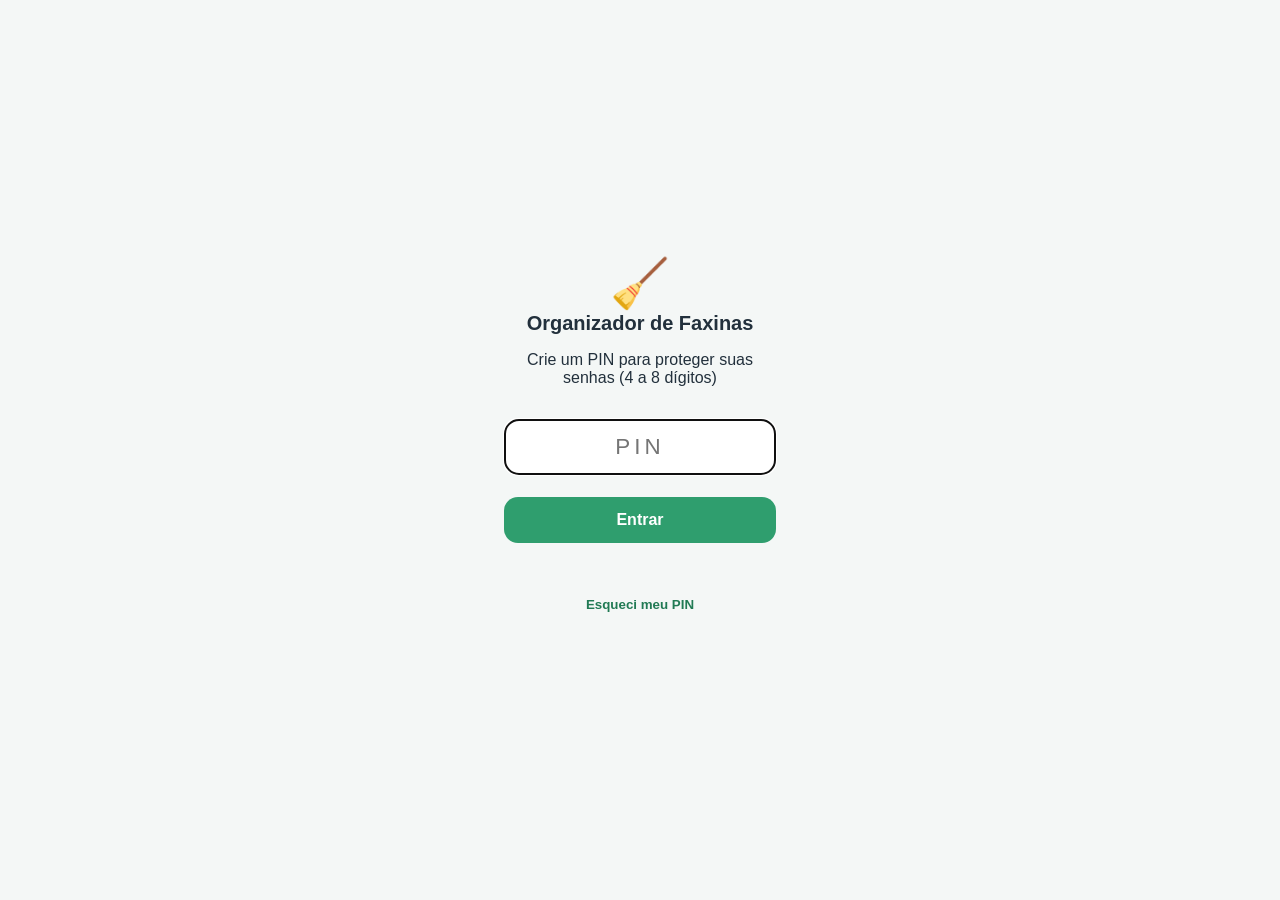
==== index.html @ b8979d2a "Add broom-themed app icon and web manifest Adds a 🧹 icon (favicon, apple-touch-icon, and manifest ic" ====
<!DOCTYPE html>
<html lang="pt-BR">
<head>
<meta charset="UTF-8">
<meta name="viewport" content="width=device-width, initial-scale=1.0">
<title>Organizador de Faxinas</title>
<link rel="manifest" href="manifest.json">
<link rel="icon" type="image/png" sizes="32x32" href="icons/icon-32.png">
<link rel="icon" type="image/png" sizes="16x16" href="icons/icon-16.png">
<link rel="apple-touch-icon" sizes="180x180" href="icons/icon-180.png">
<meta name="theme-color" content="#2f9e6e">
<meta name="apple-mobile-web-app-capable" content="yes">
<meta name="apple-mobile-web-app-status-bar-style" content="black-translucent">
<meta name="apple-mobile-web-app-title" content="Faxinas">
<link rel="stylesheet" href="css/style.css">
</head>
<body>

<!-- TELA DE BLOQUEIO (PIN) -->
<section id="screen-lock" class="screen">
  <div class="lock-box">
    <div class="app-logo">🧹</div>
    <h1>Organizador de Faxinas</h1>
    <p id="lock-instructions">Digite seu PIN para entrar</p>
    <input id="lock-input" type="password" inputmode="numeric" maxlength="8" placeholder="PIN">
    <button id="lock-submit" class="btn btn-primary">Entrar</button>
    <p id="lock-error" class="error-text"></p>
    <button id="lock-forgot" class="btn-link">Esqueci meu PIN</button>
  </div>
</section>

<!-- TELA PRINCIPAL: LISTA DE CASAS -->
<section id="screen-home" class="screen">
  <header class="topbar">
    <h1>🧹 Minhas Casas</h1>
    <button id="btn-settings" class="icon-btn" title="Configurações">⚙️</button>
  </header>

  <div class="search-bar">
    <input id="search-input" type="text" placeholder="Buscar casa ou endereço...">
  </div>

  <div id="house-list" class="house-list"></div>

  <p id="empty-state" class="empty-state" hidden>
    Nenhuma casa cadastrada ainda.<br>
    Toque no botão <strong>+</strong> para adicionar a primeira casa.
  </p>

  <button id="btn-add-house" class="fab" title="Adicionar casa">+</button>
</section>

<!-- FORMULARIO: ADICIONAR / EDITAR CASA -->
<section id="screen-house-form" class="screen">
  <header class="topbar">
    <button class="icon-btn btn-back" data-back-to="screen-home">←</button>
    <h1 id="house-form-title">Nova Casa</h1>
  </header>

  <form id="house-form" class="form">
    <label>Nome / Apelido da casa
      <input id="input-name" type="text" placeholder="Ex: Casa da Sra. Smith" required>
    </label>
    <label>Endereço
      <textarea id="input-address" rows="2" placeholder="Rua, número, cidade, estado, CEP"></textarea>
    </label>
    <label>Observações
      <textarea id="input-notes" rows="3" placeholder="Ex: tem cachorro, dia de coleta de lixo, alarme..."></textarea>
    </label>
    <button type="submit" class="btn btn-primary">Salvar</button>
  </form>
</section>

<!-- DETALHE DA CASA -->
<section id="screen-house-detail" class="screen">
  <header class="topbar">
    <button class="icon-btn btn-back" data-back-to="screen-home">←</button>
    <h1 id="detail-name">Casa</h1>
    <button id="btn-edit-house" class="icon-btn" title="Editar">✏️</button>
  </header>

  <div class="tabs">
    <button class="tab-btn active" data-tab="tab-info">Info</button>
    <button class="tab-btn" data-tab="tab-codes">Senhas</button>
    <button class="tab-btn" data-tab="tab-checklist">Faxina</button>
    <button class="tab-btn" data-tab="tab-photos">Fotos</button>
  </div>

  <div id="tab-info" class="tab-content active">
    <div class="card">
      <p class="label">Endereço</p>
      <p id="detail-address" class="value"></p>
      <a id="detail-map-link" class="btn-link" target="_blank" rel="noopener">📍 Abrir no mapa</a>
    </div>
    <div class="card">
      <p class="label">Observações</p>
      <p id="detail-notes" class="value"></p>
    </div>
    <button id="btn-delete-house" class="btn btn-danger">Excluir esta casa</button>
  </div>

  <div id="tab-codes" class="tab-content">
    <p class="warning-text">⚠️ As senhas ficam salvas somente neste aparelho. Cuidado com quem tem acesso ao celular.</p>
    <div id="door-codes-list" class="item-list"></div>
    <form id="door-code-form" class="inline-form">
      <input id="input-code-label" type="text" placeholder="Local (ex: Porta da frente)" required>
      <input id="input-code-value" type="text" placeholder="Senha / código" required>
      <button type="submit" class="btn btn-primary">Adicionar</button>
    </form>
  </div>

  <div id="tab-checklist" class="tab-content">
    <div class="checklist-header">
      <button id="btn-reset-checklist" class="btn-link">🔄 Reiniciar (nova faxina)</button>
    </div>
    <div id="checklist-list" class="item-list"></div>
    <form id="checklist-form" class="inline-form">
      <input id="input-checklist-text" type="text" placeholder="Ex: Limpar banheiro" required>
      <button type="submit" class="btn btn-primary">Adicionar</button>
    </form>
  </div>

  <div id="tab-photos" class="tab-content">
    <label class="btn btn-primary photo-upload-label">
      📷 Adicionar foto
      <input id="input-photo" type="file" accept="image/*" multiple hidden>
    </label>
    <div id="photos-grid" class="photos-grid"></div>
  </div>
</section>

<!-- CONFIGURACOES -->
<section id="screen-settings" class="screen">
  <header class="topbar">
    <button class="icon-btn btn-back" data-back-to="screen-home">←</button>
    <h1>Configurações</h1>
  </header>

  <div class="form">
    <button id="btn-change-pin" class="btn btn-secondary">Alterar PIN</button>
    <button id="btn-export" class="btn btn-secondary">⬇️ Exportar backup (JSON)</button>

    <label class="btn btn-secondary photo-upload-label">
      ⬆️ Importar backup (JSON)
      <input id="input-import" type="file" accept="application/json" hidden>
    </label>

    <p class="storage-info" id="storage-info"></p>

    <button id="btn-reset-all" class="btn btn-danger">Apagar todos os dados</button>
  </div>
</section>

<div id="photo-viewer" class="photo-viewer" hidden>
  <button id="photo-viewer-close" class="icon-btn photo-viewer-close">✕</button>
  <button id="photo-viewer-delete" class="btn btn-danger photo-viewer-delete">Excluir foto</button>
  <img id="photo-viewer-img" src="" alt="Foto ampliada">
</div>

<div id="toast" class="toast" hidden></div>

<script src="js/app.js"></script>
</body>
</html>
---- css/style.css ----
:root {
  --primary: #2f9e6e;
  --primary-dark: #217a54;
  --danger: #d9534f;
  --bg: #f4f7f6;
  --card-bg: #ffffff;
  --text: #22303c;
  --text-muted: #66788a;
  --border: #e1e8e5;
  --radius: 14px;
}

* { box-sizing: border-box; }

body {
  margin: 0;
  font-family: -apple-system, BlinkMacSystemFont, "Segoe UI", Roboto, Arial, sans-serif;
  background: var(--bg);
  color: var(--text);
  -webkit-tap-highlight-color: transparent;
}

h1 { font-size: 1.25rem; margin: 0; }

.screen {
  display: none;
  min-height: 100vh;
  max-width: 560px;
  margin: 0 auto;
  padding-bottom: 24px;
  background: var(--bg);
}

.screen.active { display: block; }

.topbar {
  display: flex;
  align-items: center;
  gap: 10px;
  padding: 16px;
  background: var(--card-bg);
  border-bottom: 1px solid var(--border);
  position: sticky;
  top: 0;
  z-index: 5;
}

.topbar h1 { flex: 1; }

.icon-btn {
  background: none;
  border: none;
  font-size: 1.3rem;
  cursor: pointer;
  padding: 6px;
  line-height: 1;
  color: var(--text);
}

/* --- Lock screen --- */
#screen-lock.active {
  display: flex;
  align-items: center;
  justify-content: center;
}

.lock-box {
  text-align: center;
  padding: 32px 24px;
  max-width: 320px;
  width: 100%;
}

.app-logo { font-size: 3rem; }

.lock-box input {
  width: 100%;
  padding: 14px;
  font-size: 1.4rem;
  text-align: center;
  letter-spacing: 4px;
  border: 1px solid var(--border);
  border-radius: var(--radius);
  margin: 16px 0 12px;
}

.error-text { color: var(--danger); min-height: 1.2em; font-size: 0.9rem; }
.warning-text {
  background: #fff6e0;
  border: 1px solid #f0dca0;
  color: #7a5b00;
  padding: 10px 12px;
  border-radius: 10px;
  font-size: 0.85rem;
  margin: 12px 16px;
}

/* --- Buttons --- */
.btn {
  display: inline-block;
  width: 100%;
  padding: 14px;
  border: none;
  border-radius: var(--radius);
  font-size: 1rem;
  font-weight: 600;
  cursor: pointer;
  margin-top: 10px;
  text-align: center;
}

.btn-primary { background: var(--primary); color: #fff; }
.btn-primary:active { background: var(--primary-dark); }
.btn-secondary { background: #fff; color: var(--text); border: 1px solid var(--border); }
.btn-danger { background: #fff; color: var(--danger); border: 1px solid var(--danger); }

.btn-link {
  background: none;
  border: none;
  color: var(--primary-dark);
  font-weight: 600;
  cursor: pointer;
  text-decoration: none;
  display: inline-block;
  padding: 8px;
}

.fab {
  position: fixed;
  bottom: 24px;
  right: 24px;
  width: 56px;
  height: 56px;
  border-radius: 50%;
  background: var(--primary);
  color: #fff;
  font-size: 1.8rem;
  border: none;
  box-shadow: 0 4px 12px rgba(0,0,0,0.25);
  cursor: pointer;
  z-index: 10;
}

/* --- Search / list --- */
.search-bar { padding: 12px 16px; }
.search-bar input {
  width: 100%;
  padding: 12px 14px;
  border-radius: var(--radius);
  border: 1px solid var(--border);
  font-size: 1rem;
}

.house-list { padding: 0 16px; display: flex; flex-direction: column; gap: 12px; }

.house-card {
  background: var(--card-bg);
  border-radius: var(--radius);
  border: 1px solid var(--border);
  padding: 12px;
  display: flex;
  gap: 12px;
  align-items: center;
  cursor: pointer;
}

.house-card img.thumb, .house-card .thumb-placeholder {
  width: 60px;
  height: 60px;
  border-radius: 10px;
  object-fit: cover;
  background: #e6efe9;
  display: flex;
  align-items: center;
  justify-content: center;
  font-size: 1.5rem;
  flex-shrink: 0;
}

.house-card .house-info { flex: 1; min-width: 0; }
.house-card .house-name { font-weight: 700; margin: 0 0 4px; }
.house-card .house-address {
  margin: 0;
  color: var(--text-muted);
  font-size: 0.85rem;
  white-space: nowrap;
  overflow: hidden;
  text-overflow: ellipsis;
}

.empty-state {
  text-align: center;
  color: var(--text-muted);
  padding: 60px 24px;
  line-height: 1.6;
}

/* --- Forms --- */
.form { padding: 16px; display: flex; flex-direction: column; }
.form label { display: block; font-weight: 600; margin-bottom: 14px; font-size: 0.9rem; }
.form input, .form textarea {
  display: block;
  width: 100%;
  margin-top: 6px;
  padding: 12px;
  border-radius: 10px;
  border: 1px solid var(--border);
  font-size: 1rem;
  font-family: inherit;
}

/* --- Tabs --- */
.tabs {
  display: flex;
  background: var(--card-bg);
  border-bottom: 1px solid var(--border);
  position: sticky;
  top: 61px;
  z-index: 4;
}

.tab-btn {
  flex: 1;
  padding: 12px 4px;
  background: none;
  border: none;
  font-size: 0.85rem;
  font-weight: 600;
  color: var(--text-muted);
  border-bottom: 3px solid transparent;
  cursor: pointer;
}

.tab-btn.active { color: var(--primary-dark); border-bottom-color: var(--primary); }

.tab-content { display: none; padding: 16px; }
.tab-content.active { display: block; }

.card {
  background: var(--card-bg);
  border: 1px solid var(--border);
  border-radius: var(--radius);
  padding: 14px;
  margin-bottom: 12px;
}

.card .label { font-size: 0.8rem; color: var(--text-muted); margin: 0 0 4px; text-transform: uppercase; letter-spacing: 0.03em; }
.card .value { margin: 0; white-space: pre-wrap; }

/* --- Item lists (codes / checklist) --- */
.item-list { display: flex; flex-direction: column; gap: 8px; margin-bottom: 14px; }

.item-row {
  background: var(--card-bg);
  border: 1px solid var(--border);
  border-radius: 10px;
  padding: 10px 12px;
  display: flex;
  align-items: center;
  gap: 10px;
}

.item-row .item-main { flex: 1; min-width: 0; }
.item-row .item-title { font-weight: 600; font-size: 0.9rem; }
.item-row .item-value { color: var(--text-muted); font-family: monospace; font-size: 0.95rem; }
.item-row .item-value.hidden-value { letter-spacing: 2px; }

.item-row button { background: none; border: none; font-size: 1.1rem; cursor: pointer; padding: 4px; }

.item-row.checked .item-title { text-decoration: line-through; color: var(--text-muted); }

.checklist-header { display: flex; justify-content: flex-end; margin-bottom: 6px; }

.inline-form { display: flex; flex-direction: column; gap: 8px; }
.inline-form input {
  padding: 12px;
  border-radius: 10px;
  border: 1px solid var(--border);
  font-size: 1rem;
}

/* --- Photos --- */
.photo-upload-label { text-align: center; cursor: pointer; }

.photos-grid {
  display: grid;
  grid-template-columns: repeat(3, 1fr);
  gap: 8px;
  margin-top: 14px;
}

.photos-grid img {
  width: 100%;
  aspect-ratio: 1;
  object-fit: cover;
  border-radius: 10px;
  cursor: pointer;
  border: 1px solid var(--border);
}

.photo-viewer[hidden] { display: none; }

.photo-viewer {
  position: fixed;
  inset: 0;
  background: rgba(0,0,0,0.9);
  z-index: 50;
  display: flex;
  align-items: center;
  justify-content: center;
}

.photo-viewer img { max-width: 92%; max-height: 78%; border-radius: 8px; }
.photo-viewer-close { position: absolute; top: 16px; right: 16px; color: #fff; font-size: 1.5rem; }
.photo-viewer-delete { position: absolute; bottom: 24px; width: auto; padding: 12px 24px; background: #fff; }

/* --- Toast --- */
.toast {
  position: fixed;
  bottom: 24px;
  left: 50%;
  transform: translateX(-50%);
  background: #222;
  color: #fff;
  padding: 10px 18px;
  border-radius: 20px;
  font-size: 0.9rem;
  z-index: 60;
}

.storage-info { color: var(--text-muted); font-size: 0.8rem; text-align: center; margin: 16px 0; }
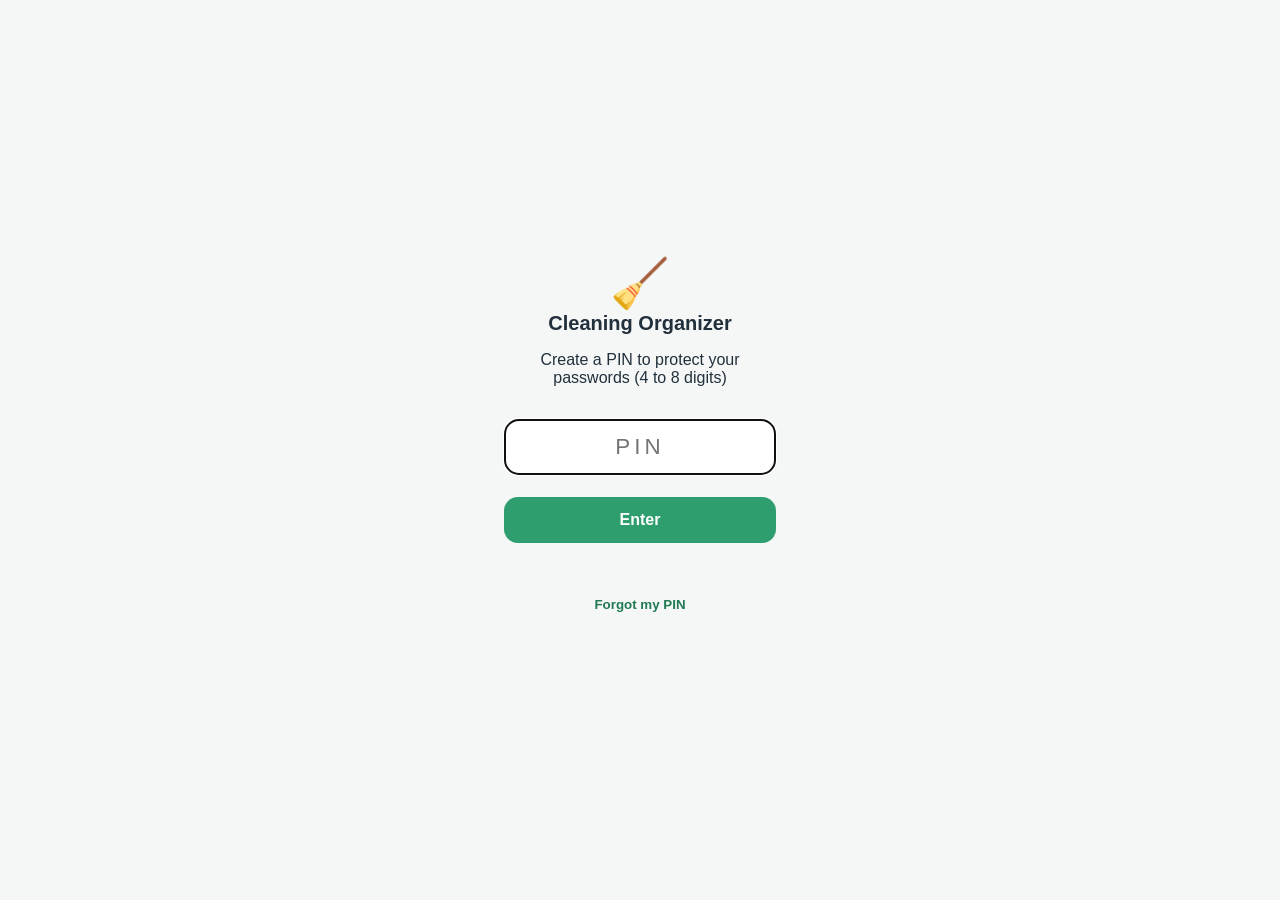
==== commit 5ac126fb: "Translate app UI to English and add PDF sharing Replaces the earlier Firebase multi-user/login appro" ====
--- a/index.html
+++ b/index.html
@@ -1,9 +1,9 @@
 <!DOCTYPE html>
-<html lang="pt-BR">
+<html lang="en">
 <head>
 <meta charset="UTF-8">
 <meta name="viewport" content="width=device-width, initial-scale=1.0">
-<title>Organizador de Faxinas</title>
+<title>Cleaning Organizer</title>
 <link rel="manifest" href="manifest.json">
 <link rel="icon" type="image/png" sizes="32x32" href="icons/icon-32.png">
 <link rel="icon" type="image/png" sizes="16x16" href="icons/icon-16.png">
@@ -11,154 +11,177 @@
 <meta name="theme-color" content="#2f9e6e">
 <meta name="apple-mobile-web-app-capable" content="yes">
 <meta name="apple-mobile-web-app-status-bar-style" content="black-translucent">
-<meta name="apple-mobile-web-app-title" content="Faxinas">
+<meta name="apple-mobile-web-app-title" content="Cleaning">
 <link rel="stylesheet" href="css/style.css">
 </head>
 <body>
 
-<!-- TELA DE BLOQUEIO (PIN) -->
+<!-- LOCK SCREEN (PIN) -->
 <section id="screen-lock" class="screen">
   <div class="lock-box">
     <div class="app-logo">🧹</div>
-    <h1>Organizador de Faxinas</h1>
-    <p id="lock-instructions">Digite seu PIN para entrar</p>
+    <h1>Cleaning Organizer</h1>
+    <p id="lock-instructions">Enter your PIN to continue</p>
     <input id="lock-input" type="password" inputmode="numeric" maxlength="8" placeholder="PIN">
-    <button id="lock-submit" class="btn btn-primary">Entrar</button>
+    <button id="lock-submit" class="btn btn-primary">Enter</button>
     <p id="lock-error" class="error-text"></p>
-    <button id="lock-forgot" class="btn-link">Esqueci meu PIN</button>
+    <button id="lock-forgot" class="btn-link">Forgot my PIN</button>
   </div>
 </section>
 
-<!-- TELA PRINCIPAL: LISTA DE CASAS -->
+<!-- HOME: HOUSE LIST -->
 <section id="screen-home" class="screen">
   <header class="topbar">
-    <h1>🧹 Minhas Casas</h1>
-    <button id="btn-settings" class="icon-btn" title="Configurações">⚙️</button>
+    <h1>🧹 My Houses</h1>
+    <button id="btn-settings" class="icon-btn" title="Settings">⚙️</button>
   </header>
 
   <div class="search-bar">
-    <input id="search-input" type="text" placeholder="Buscar casa ou endereço...">
+    <input id="search-input" type="text" placeholder="Search house or address...">
   </div>
 
   <div id="house-list" class="house-list"></div>
 
   <p id="empty-state" class="empty-state" hidden>
-    Nenhuma casa cadastrada ainda.<br>
-    Toque no botão <strong>+</strong> para adicionar a primeira casa.
+    No houses yet.<br>
+    Tap the <strong>+</strong> button to add your first house.
   </p>
 
-  <button id="btn-add-house" class="fab" title="Adicionar casa">+</button>
+  <button id="btn-add-house" class="fab" title="Add house">+</button>
 </section>
 
-<!-- FORMULARIO: ADICIONAR / EDITAR CASA -->
+<!-- HOUSE FORM: ADD / EDIT -->
 <section id="screen-house-form" class="screen">
   <header class="topbar">
     <button class="icon-btn btn-back" data-back-to="screen-home">←</button>
-    <h1 id="house-form-title">Nova Casa</h1>
+    <h1 id="house-form-title">New House</h1>
   </header>
 
   <form id="house-form" class="form">
-    <label>Nome / Apelido da casa
-      <input id="input-name" type="text" placeholder="Ex: Casa da Sra. Smith" required>
+    <label>House name / nickname
+      <input id="input-name" type="text" placeholder="Ex: Mrs. Smith's house" required>
     </label>
-    <label>Endereço
-      <textarea id="input-address" rows="2" placeholder="Rua, número, cidade, estado, CEP"></textarea>
+    <label>Address
+      <textarea id="input-address" rows="2" placeholder="Street, number, city, state, ZIP"></textarea>
     </label>
-    <label>Observações
-      <textarea id="input-notes" rows="3" placeholder="Ex: tem cachorro, dia de coleta de lixo, alarme..."></textarea>
+    <label>Notes
+      <textarea id="input-notes" rows="3" placeholder="Ex: has a dog, trash day, alarm..."></textarea>
     </label>
-    <button type="submit" class="btn btn-primary">Salvar</button>
+    <button type="submit" class="btn btn-primary">Save</button>
   </form>
 </section>
 
-<!-- DETALHE DA CASA -->
+<!-- HOUSE DETAIL -->
 <section id="screen-house-detail" class="screen">
   <header class="topbar">
     <button class="icon-btn btn-back" data-back-to="screen-home">←</button>
-    <h1 id="detail-name">Casa</h1>
-    <button id="btn-edit-house" class="icon-btn" title="Editar">✏️</button>
+    <h1 id="detail-name">House</h1>
+    <button id="btn-edit-house" class="icon-btn" title="Edit">✏️</button>
   </header>
 
   <div class="tabs">
     <button class="tab-btn active" data-tab="tab-info">Info</button>
-    <button class="tab-btn" data-tab="tab-codes">Senhas</button>
-    <button class="tab-btn" data-tab="tab-checklist">Faxina</button>
-    <button class="tab-btn" data-tab="tab-photos">Fotos</button>
+    <button class="tab-btn" data-tab="tab-codes">Codes</button>
+    <button class="tab-btn" data-tab="tab-checklist">Cleaning</button>
+    <button class="tab-btn" data-tab="tab-photos">Photos</button>
   </div>
 
   <div id="tab-info" class="tab-content active">
     <div class="card">
-      <p class="label">Endereço</p>
+      <p class="label">Address</p>
       <p id="detail-address" class="value"></p>
-      <a id="detail-map-link" class="btn-link" target="_blank" rel="noopener">📍 Abrir no mapa</a>
+      <a id="detail-map-link" class="btn-link" target="_blank" rel="noopener">📍 Open in Maps</a>
     </div>
     <div class="card">
-      <p class="label">Observações</p>
+      <p class="label">Notes</p>
       <p id="detail-notes" class="value"></p>
     </div>
-    <button id="btn-delete-house" class="btn btn-danger">Excluir esta casa</button>
+    <button id="btn-share-pdf" class="btn btn-secondary">📄 Share as PDF</button>
+    <button id="btn-delete-house" class="btn btn-danger">Delete this house</button>
   </div>
 
   <div id="tab-codes" class="tab-content">
-    <p class="warning-text">⚠️ As senhas ficam salvas somente neste aparelho. Cuidado com quem tem acesso ao celular.</p>
+    <p class="warning-text">⚠️ This information is saved only on this device. Be careful who has access to this phone.</p>
     <div id="door-codes-list" class="item-list"></div>
     <form id="door-code-form" class="inline-form">
-      <input id="input-code-label" type="text" placeholder="Local (ex: Porta da frente)" required>
-      <input id="input-code-value" type="text" placeholder="Senha / código" required>
-      <button type="submit" class="btn btn-primary">Adicionar</button>
+      <input id="input-code-label" type="text" placeholder="Location (ex: Front door)" required>
+      <input id="input-code-value" type="text" placeholder="Password / code" required>
+      <button type="submit" class="btn btn-primary">Add</button>
     </form>
   </div>
 
   <div id="tab-checklist" class="tab-content">
     <div class="checklist-header">
-      <button id="btn-reset-checklist" class="btn-link">🔄 Reiniciar (nova faxina)</button>
+      <button id="btn-reset-checklist" class="btn-link">🔄 Reset (new cleaning)</button>
     </div>
     <div id="checklist-list" class="item-list"></div>
     <form id="checklist-form" class="inline-form">
-      <input id="input-checklist-text" type="text" placeholder="Ex: Limpar banheiro" required>
-      <button type="submit" class="btn btn-primary">Adicionar</button>
+      <input id="input-checklist-text" type="text" placeholder="Ex: Clean bathroom" required>
+      <button type="submit" class="btn btn-primary">Add</button>
     </form>
   </div>
 
   <div id="tab-photos" class="tab-content">
     <label class="btn btn-primary photo-upload-label">
-      📷 Adicionar foto
+      📷 Add photo
       <input id="input-photo" type="file" accept="image/*" multiple hidden>
     </label>
     <div id="photos-grid" class="photos-grid"></div>
   </div>
 </section>
 
-<!-- CONFIGURACOES -->
+<!-- SETTINGS -->
 <section id="screen-settings" class="screen">
   <header class="topbar">
     <button class="icon-btn btn-back" data-back-to="screen-home">←</button>
-    <h1>Configurações</h1>
+    <h1>Settings</h1>
   </header>
 
   <div class="form">
-    <button id="btn-change-pin" class="btn btn-secondary">Alterar PIN</button>
-    <button id="btn-export" class="btn btn-secondary">⬇️ Exportar backup (JSON)</button>
+    <button id="btn-change-pin" class="btn btn-secondary">Change PIN</button>
+    <button id="btn-export" class="btn btn-secondary">⬇️ Export backup (JSON)</button>
 
     <label class="btn btn-secondary photo-upload-label">
-      ⬆️ Importar backup (JSON)
+      ⬆️ Import backup (JSON)
       <input id="input-import" type="file" accept="application/json" hidden>
     </label>
 
     <p class="storage-info" id="storage-info"></p>
 
-    <button id="btn-reset-all" class="btn btn-danger">Apagar todos os dados</button>
+    <button id="btn-reset-all" class="btn btn-danger">Erase all data</button>
   </div>
 </section>
 
 <div id="photo-viewer" class="photo-viewer" hidden>
   <button id="photo-viewer-close" class="icon-btn photo-viewer-close">✕</button>
-  <button id="photo-viewer-delete" class="btn btn-danger photo-viewer-delete">Excluir foto</button>
-  <img id="photo-viewer-img" src="" alt="Foto ampliada">
+  <button id="photo-viewer-delete" class="btn btn-danger photo-viewer-delete">Delete photo</button>
+  <img id="photo-viewer-img" src="" alt="Full-size photo">
 </div>
 
 <div id="toast" class="toast" hidden></div>
 
+<!-- Print-only view, used for "Share as PDF" -->
+<div id="print-house" class="print-house">
+  <h1 id="print-name"></h1>
+  <section>
+    <h2>Address</h2>
+    <p id="print-address"></p>
+  </section>
+  <section id="print-notes-section">
+    <h2>Notes</h2>
+    <p id="print-notes"></p>
+  </section>
+  <section id="print-codes-section">
+    <h2>Door codes</h2>
+    <ul id="print-codes-list"></ul>
+  </section>
+  <section id="print-checklist-section">
+    <h2>Cleaning checklist</h2>
+    <ul id="print-checklist-list"></ul>
+  </section>
+  <p class="print-footer">Generated by Cleaning Organizer</p>
+</div>
+
 <script src="js/app.js"></script>
 </body>
 </html>
--- a/css/style.css
+++ b/css/style.css
@@ -329,3 +329,32 @@
 }
 
 .storage-info { color: var(--text-muted); font-size: 0.8rem; text-align: center; margin: 16px 0; }
+
+/* --- Print view (used for "Share as PDF") --- */
+.print-house { display: none; }
+
+@media print {
+  body { background: #fff; }
+  body > *:not(.print-house) { display: none !important; }
+  .print-house {
+    display: block;
+    max-width: 100%;
+    padding: 24px;
+    background: #fff;
+    color: #000;
+  }
+  .print-house h1 { font-size: 1.6rem; margin-bottom: 4px; }
+  .print-house h2 {
+    font-size: 1rem;
+    text-transform: uppercase;
+    letter-spacing: 0.03em;
+    color: #444;
+    margin: 20px 0 6px;
+    border-bottom: 1px solid #ccc;
+    padding-bottom: 4px;
+  }
+  .print-house p { margin: 0 0 8px; white-space: pre-wrap; }
+  .print-house ul { margin: 0; padding-left: 20px; }
+  .print-house li { margin-bottom: 6px; }
+  .print-footer { margin-top: 32px; font-size: 0.75rem; color: #888; }
+}
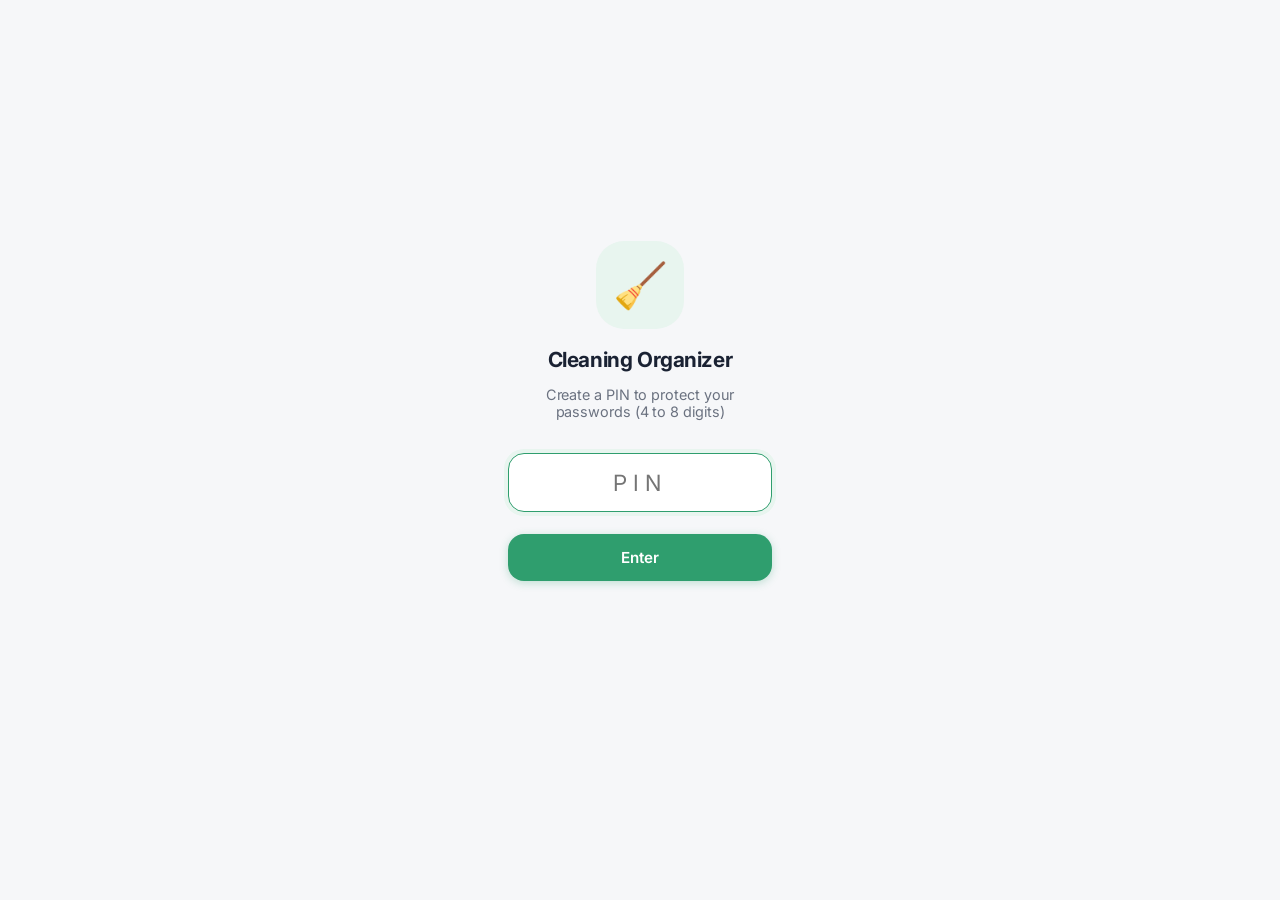
==== commit 30bf4c09: "Modernize the app's visual design Refines the whole UI toward a cleaner, more modern look: adds the " ====
--- a/index.html
+++ b/index.html
@@ -12,6 +12,9 @@
 <meta name="apple-mobile-web-app-capable" content="yes">
 <meta name="apple-mobile-web-app-status-bar-style" content="black-translucent">
 <meta name="apple-mobile-web-app-title" content="Cleaning">
+<link rel="preconnect" href="https://fonts.googleapis.com">
+<link rel="preconnect" href="https://fonts.gstatic.com" crossorigin>
+<link href="https://fonts.googleapis.com/css2?family=Inter:wght@400;500;600;700;800&display=swap" rel="stylesheet">
 <link rel="stylesheet" href="css/style.css">
 </head>
 <body>
@@ -33,8 +36,14 @@
 <section id="screen-home" class="screen">
   <header class="topbar">
     <h1>🧹 My Houses</h1>
+    <button id="btn-calendar" class="icon-btn" title="Calendar">📅</button>
     <button id="btn-settings" class="icon-btn" title="Settings">⚙️</button>
   </header>
+
+  <button id="hours-banner" class="hours-banner">
+    <span>⏱️</span>
+    <span id="hours-banner-text">This week: 0h worked</span>
+  </button>
 
   <div class="search-bar">
     <input id="search-input" type="text" placeholder="Search house or address...">
@@ -83,6 +92,7 @@
     <button class="tab-btn active" data-tab="tab-info">Info</button>
     <button class="tab-btn" data-tab="tab-codes">Codes</button>
     <button class="tab-btn" data-tab="tab-checklist">Cleaning</button>
+    <button class="tab-btn" data-tab="tab-visits">Visits</button>
     <button class="tab-btn" data-tab="tab-photos">Photos</button>
   </div>
 
@@ -114,11 +124,32 @@
     <div class="checklist-header">
       <button id="btn-reset-checklist" class="btn-link">🔄 Reset (new cleaning)</button>
     </div>
+    <div id="room-tabs" class="room-tabs">
+      <button class="room-tab-btn active" data-room="bathrooms">Bathrooms</button>
+      <button class="room-tab-btn" data-room="kitchen">Kitchen</button>
+      <button class="room-tab-btn" data-room="bedrooms">Bedrooms</button>
+      <button class="room-tab-btn" data-room="living_rooms">Living Rooms</button>
+      <button class="room-tab-btn" data-room="outdoor">Outdoor Area</button>
+      <button class="room-tab-btn" data-room="laundry">Laundry</button>
+    </div>
     <div id="checklist-list" class="item-list"></div>
     <form id="checklist-form" class="inline-form">
-      <input id="input-checklist-text" type="text" placeholder="Ex: Clean bathroom" required>
+      <input id="input-checklist-text" type="text" placeholder="Ex: Clean the tub" required>
       <button type="submit" class="btn btn-primary">Add</button>
     </form>
+  </div>
+
+  <div id="tab-visits" class="tab-content">
+    <p class="hint-text">Schedule who's cleaning and when. Leave hours blank to schedule it for later — mark it complete once she's done, to log hours for pay.</p>
+    <form id="visit-form" class="inline-form">
+      <input id="input-visit-date" type="date" required>
+      <input id="input-visit-employee" type="text" list="employees-datalist" placeholder="Employee name" required>
+      <input id="input-visit-hours" type="number" step="0.25" min="0" placeholder="Hours worked (leave blank to schedule)">
+      <input id="input-visit-note" type="text" placeholder="Note (optional)">
+      <button type="submit" class="btn btn-primary">Save</button>
+    </form>
+    <div id="visits-list" class="item-list"></div>
+    <p id="visits-empty" class="empty-state" hidden>No visits scheduled or logged yet for this house.</p>
   </div>
 
   <div id="tab-photos" class="tab-content">
@@ -130,6 +161,69 @@
   </div>
 </section>
 
+<!-- CALENDAR -->
+<section id="screen-calendar" class="screen">
+  <header class="topbar">
+    <button class="icon-btn btn-back" data-back-to="screen-home">←</button>
+    <h1>Calendar</h1>
+  </header>
+
+  <div class="stats-row">
+    <div class="stat-tile">
+      <p class="stat-label">This week</p>
+      <p id="stat-week-hours" class="stat-value">0h</p>
+    </div>
+    <div class="stat-tile">
+      <p class="stat-label">This month</p>
+      <p id="stat-month-hours" class="stat-value">0h</p>
+    </div>
+  </div>
+
+  <div class="calendar-nav">
+    <button id="btn-prev-month" class="icon-btn" title="Previous month">←</button>
+    <h2 id="calendar-month-label"></h2>
+    <button id="btn-next-month" class="icon-btn" title="Next month">→</button>
+  </div>
+
+  <div class="calendar-weekdays">
+    <span>Sun</span><span>Mon</span><span>Tue</span><span>Wed</span><span>Thu</span><span>Fri</span><span>Sat</span>
+  </div>
+  <div id="calendar-grid" class="calendar-grid"></div>
+  <p class="calendar-legend"><span class="day-dot pending"></span> Scheduled &nbsp; <span class="day-dot completed"></span> Completed</p>
+
+  <h3 class="section-heading">Visits this month</h3>
+  <div id="calendar-visits-list" class="item-list"></div>
+  <p id="calendar-visits-empty" class="empty-state" hidden>No visits scheduled or logged this month.</p>
+
+  <button id="btn-schedule-visit" class="fab" title="Schedule a cleaning">+</button>
+</section>
+
+<!-- SCHEDULE A CLEANING -->
+<section id="screen-schedule-visit" class="screen">
+  <header class="topbar">
+    <button class="icon-btn btn-back" data-back-to="screen-calendar">←</button>
+    <h1>Schedule Cleaning</h1>
+  </header>
+
+  <form id="schedule-visit-form" class="form">
+    <label>House
+      <select id="input-schedule-house" required></select>
+    </label>
+    <label>Date
+      <input id="input-schedule-date" type="date" required>
+    </label>
+    <label>Employee
+      <input id="input-schedule-employee" type="text" list="employees-datalist" placeholder="Employee name" required>
+    </label>
+    <label>Note
+      <input id="input-schedule-note" type="text" placeholder="Optional">
+    </label>
+    <button type="submit" class="btn btn-primary">Schedule</button>
+  </form>
+</section>
+
+<datalist id="employees-datalist"></datalist>
+
 <!-- SETTINGS -->
 <section id="screen-settings" class="screen">
   <header class="topbar">
@@ -138,6 +232,7 @@
   </header>
 
   <div class="form">
+    <button id="btn-manage-employees" class="btn btn-secondary">👥 Manage Employees</button>
     <button id="btn-change-pin" class="btn btn-secondary">Change PIN</button>
     <button id="btn-export" class="btn btn-secondary">⬇️ Export backup (JSON)</button>
 
@@ -150,6 +245,21 @@
 
     <button id="btn-reset-all" class="btn btn-danger">Erase all data</button>
   </div>
+</section>
+
+<!-- EMPLOYEES -->
+<section id="screen-employees" class="screen">
+  <header class="topbar">
+    <button class="icon-btn btn-back" data-back-to="screen-settings">←</button>
+    <h1>Employees</h1>
+  </header>
+
+  <form id="employee-form" class="inline-form" style="padding: 16px 16px 0;">
+    <input id="input-employee-name" type="text" placeholder="Employee name" required>
+    <button type="submit" class="btn btn-primary">Add</button>
+  </form>
+  <div id="employees-list" class="item-list" style="padding: 16px;"></div>
+  <p id="employees-empty" class="empty-state" hidden>No employees added yet — they're added automatically the first time you schedule or log a visit for them.</p>
 </section>
 
 <div id="photo-viewer" class="photo-viewer" hidden>
@@ -177,7 +287,7 @@
   </section>
   <section id="print-checklist-section">
     <h2>Cleaning checklist</h2>
-    <ul id="print-checklist-list"></ul>
+    <div id="print-checklist-groups"></div>
   </section>
   <p class="print-footer">Generated by Cleaning Organizer</p>
 </div>
--- a/css/style.css
+++ b/css/style.css
@@ -1,44 +1,73 @@
 :root {
   --primary: #2f9e6e;
-  --primary-dark: #217a54;
-  --danger: #d9534f;
-  --bg: #f4f7f6;
+  --primary-dark: #1f7d55;
+  --primary-light: #e8f5ef;
+  --danger: #e5484d;
+  --danger-light: #fdecec;
+  --warning: #d99a1b;
+  --warning-light: #fdf1dc;
+  --bg: #f6f7f9;
   --card-bg: #ffffff;
-  --text: #22303c;
-  --text-muted: #66788a;
-  --border: #e1e8e5;
-  --radius: 14px;
-}
+  --text: #1a2233;
+  --text-muted: #6b7280;
+  --border: #eaecef;
+  --radius: 16px;
+  --radius-sm: 12px;
+  --shadow-sm: 0 1px 2px rgba(16, 24, 40, 0.05);
+  --shadow-md: 0 2px 10px rgba(16, 24, 40, 0.07), 0 1px 2px rgba(16, 24, 40, 0.04);
+  --shadow-lg: 0 12px 28px rgba(16, 24, 40, 0.14);
+}
+
+/* The `hidden` attribute must always win over any component's own
+   `display` value (buttons, forms, etc. all set `display` explicitly,
+   which otherwise silently overrides the browser's default [hidden] rule). */
+[hidden] { display: none !important; }
 
 * { box-sizing: border-box; }
+::selection { background: var(--primary-light); color: var(--primary-dark); }
+
+html { -webkit-text-size-adjust: 100%; }
 
 body {
   margin: 0;
-  font-family: -apple-system, BlinkMacSystemFont, "Segoe UI", Roboto, Arial, sans-serif;
+  font-family: 'Inter', -apple-system, BlinkMacSystemFont, "Segoe UI", Roboto, Helvetica, Arial, sans-serif;
   background: var(--bg);
   color: var(--text);
   -webkit-tap-highlight-color: transparent;
-}
-
-h1 { font-size: 1.25rem; margin: 0; }
+  -webkit-font-smoothing: antialiased;
+  letter-spacing: -0.005em;
+}
+
+h1 { font-size: 1.15rem; font-weight: 700; margin: 0; letter-spacing: -0.02em; }
+h2 { font-weight: 700; letter-spacing: -0.01em; margin: 0; }
+h3 { font-weight: 700; margin: 0; }
+
+button, input, textarea, select { font-family: inherit; }
 
 .screen {
   display: none;
   min-height: 100vh;
   max-width: 560px;
   margin: 0 auto;
-  padding-bottom: 24px;
+  padding-bottom: 32px;
   background: var(--bg);
 }
 
-.screen.active { display: block; }
+.screen.active { display: block; animation: screenIn 0.18s ease; }
+
+@keyframes screenIn {
+  from { opacity: 0; transform: translateY(4px); }
+  to { opacity: 1; transform: translateY(0); }
+}
 
 .topbar {
   display: flex;
   align-items: center;
-  gap: 10px;
-  padding: 16px;
-  background: var(--card-bg);
+  gap: 6px;
+  padding: 16px 18px;
+  background: rgba(255, 255, 255, 0.85);
+  backdrop-filter: blur(14px);
+  -webkit-backdrop-filter: blur(14px);
   border-bottom: 1px solid var(--border);
   position: sticky;
   top: 0;
@@ -50,49 +79,88 @@
 .icon-btn {
   background: none;
   border: none;
-  font-size: 1.3rem;
-  cursor: pointer;
-  padding: 6px;
+  font-size: 1.2rem;
+  cursor: pointer;
+  padding: 8px;
   line-height: 1;
   color: var(--text);
-}
+  border-radius: 10px;
+  transition: background-color 0.15s ease, transform 0.1s ease;
+}
+
+.icon-btn:active { background: rgba(17, 24, 39, 0.06); transform: scale(0.93); }
 
 /* --- Lock screen --- */
 #screen-lock.active {
   display: flex;
   align-items: center;
   justify-content: center;
+  animation: screenIn 0.18s ease;
 }
 
 .lock-box {
   text-align: center;
-  padding: 32px 24px;
+  padding: 32px 28px;
   max-width: 320px;
   width: 100%;
 }
 
-.app-logo { font-size: 3rem; }
+.app-logo {
+  font-size: 2.75rem;
+  width: 88px;
+  height: 88px;
+  margin: 0 auto 8px;
+  display: flex;
+  align-items: center;
+  justify-content: center;
+  background: var(--primary-light);
+  border-radius: 28px;
+}
+
+.lock-box h1 { font-size: 1.3rem; margin-top: 18px; }
+.lock-box p { color: var(--text-muted); font-size: 0.9rem; }
 
 .lock-box input {
   width: 100%;
-  padding: 14px;
+  padding: 15px;
   font-size: 1.4rem;
   text-align: center;
-  letter-spacing: 4px;
-  border: 1px solid var(--border);
+  letter-spacing: 6px;
+  border: 1.5px solid var(--border);
   border-radius: var(--radius);
-  margin: 16px 0 12px;
-}
-
-.error-text { color: var(--danger); min-height: 1.2em; font-size: 0.9rem; }
+  margin: 18px 0 12px;
+  background: var(--card-bg);
+  transition: border-color 0.15s ease, box-shadow 0.15s ease;
+}
+
+.lock-box input:focus {
+  outline: none;
+  border-color: var(--primary);
+  box-shadow: 0 0 0 4px var(--primary-light);
+}
+
+.error-text { color: var(--danger); min-height: 1.2em; font-size: 0.85rem; font-weight: 500; }
+
+.hint-text {
+  background: var(--primary-light);
+  border: 1px solid #cfe8dc;
+  color: var(--primary-dark);
+  padding: 12px 14px;
+  border-radius: var(--radius-sm);
+  font-size: 0.85rem;
+  line-height: 1.5;
+  margin: 0 0 14px;
+}
+
 .warning-text {
-  background: #fff6e0;
-  border: 1px solid #f0dca0;
-  color: #7a5b00;
-  padding: 10px 12px;
-  border-radius: 10px;
+  background: var(--warning-light);
+  border: 1px solid #f2ddb0;
+  color: #8a6110;
+  padding: 12px 14px;
+  border-radius: var(--radius-sm);
   font-size: 0.85rem;
-  margin: 12px 16px;
+  line-height: 1.5;
+  margin: 14px 16px;
 }
 
 /* --- Buttons --- */
@@ -102,17 +170,22 @@
   padding: 14px;
   border: none;
   border-radius: var(--radius);
-  font-size: 1rem;
+  font-size: 0.95rem;
   font-weight: 600;
   cursor: pointer;
   margin-top: 10px;
   text-align: center;
-}
-
-.btn-primary { background: var(--primary); color: #fff; }
-.btn-primary:active { background: var(--primary-dark); }
-.btn-secondary { background: #fff; color: var(--text); border: 1px solid var(--border); }
-.btn-danger { background: #fff; color: var(--danger); border: 1px solid var(--danger); }
+  transition: transform 0.1s ease, box-shadow 0.15s ease, background-color 0.15s ease, opacity 0.15s ease;
+}
+
+.btn:active { transform: scale(0.98); }
+
+.btn-primary { background: var(--primary); color: #fff; box-shadow: 0 2px 8px rgba(47, 158, 110, 0.28); }
+.btn-primary:active { background: var(--primary-dark); box-shadow: 0 1px 4px rgba(47, 158, 110, 0.3); }
+.btn-secondary { background: var(--card-bg); color: var(--text); border: 1.5px solid var(--border); }
+.btn-secondary:active { background: #f2f3f5; }
+.btn-danger { background: var(--card-bg); color: var(--danger); border: 1.5px solid #f6cdce; }
+.btn-danger:active { background: var(--danger-light); }
 
 .btn-link {
   background: none;
@@ -123,66 +196,85 @@
   text-decoration: none;
   display: inline-block;
   padding: 8px;
-}
+  transition: opacity 0.15s ease;
+}
+
+.btn-link:active { opacity: 0.6; }
 
 .fab {
   position: fixed;
-  bottom: 24px;
+  bottom: 26px;
   right: 24px;
-  width: 56px;
-  height: 56px;
+  width: 58px;
+  height: 58px;
   border-radius: 50%;
   background: var(--primary);
   color: #fff;
   font-size: 1.8rem;
+  line-height: 1;
   border: none;
-  box-shadow: 0 4px 12px rgba(0,0,0,0.25);
+  box-shadow: 0 8px 20px rgba(47, 158, 110, 0.4), 0 2px 6px rgba(47, 158, 110, 0.25);
   cursor: pointer;
   z-index: 10;
-}
+  transition: transform 0.12s ease, box-shadow 0.15s ease;
+}
+
+.fab:active { transform: scale(0.92); box-shadow: 0 4px 12px rgba(47, 158, 110, 0.4); }
 
 /* --- Search / list --- */
-.search-bar { padding: 12px 16px; }
+.search-bar { padding: 14px 16px 4px; }
 .search-bar input {
   width: 100%;
-  padding: 12px 14px;
+  padding: 13px 16px;
+  border-radius: var(--radius);
+  border: 1.5px solid var(--border);
+  background: var(--card-bg);
+  font-size: 0.95rem;
+  transition: border-color 0.15s ease, box-shadow 0.15s ease;
+}
+
+.search-bar input:focus {
+  outline: none;
+  border-color: var(--primary);
+  box-shadow: 0 0 0 4px var(--primary-light);
+}
+
+.house-list { padding: 4px 16px 16px; display: flex; flex-direction: column; gap: 10px; }
+
+.house-card {
+  background: var(--card-bg);
   border-radius: var(--radius);
   border: 1px solid var(--border);
-  font-size: 1rem;
-}
-
-.house-list { padding: 0 16px; display: flex; flex-direction: column; gap: 12px; }
-
-.house-card {
-  background: var(--card-bg);
-  border-radius: var(--radius);
-  border: 1px solid var(--border);
+  box-shadow: var(--shadow-sm);
   padding: 12px;
   display: flex;
   gap: 12px;
   align-items: center;
   cursor: pointer;
-}
+  transition: box-shadow 0.15s ease, transform 0.1s ease;
+}
+
+.house-card:active { transform: scale(0.98); box-shadow: var(--shadow-sm); }
 
 .house-card img.thumb, .house-card .thumb-placeholder {
-  width: 60px;
-  height: 60px;
-  border-radius: 10px;
+  width: 56px;
+  height: 56px;
+  border-radius: 12px;
   object-fit: cover;
-  background: #e6efe9;
+  background: var(--primary-light);
   display: flex;
   align-items: center;
   justify-content: center;
-  font-size: 1.5rem;
+  font-size: 1.4rem;
   flex-shrink: 0;
 }
 
 .house-card .house-info { flex: 1; min-width: 0; }
-.house-card .house-name { font-weight: 700; margin: 0 0 4px; }
+.house-card .house-name { font-weight: 600; margin: 0 0 3px; letter-spacing: -0.01em; }
 .house-card .house-address {
   margin: 0;
   color: var(--text-muted);
-  font-size: 0.85rem;
+  font-size: 0.83rem;
   white-space: nowrap;
   overflow: hidden;
   text-overflow: ellipsis;
@@ -191,28 +283,39 @@
 .empty-state {
   text-align: center;
   color: var(--text-muted);
-  padding: 60px 24px;
+  padding: 64px 28px;
   line-height: 1.6;
+  font-size: 0.92rem;
 }
 
 /* --- Forms --- */
 .form { padding: 16px; display: flex; flex-direction: column; }
-.form label { display: block; font-weight: 600; margin-bottom: 14px; font-size: 0.9rem; }
-.form input, .form textarea {
+.form label { display: block; font-weight: 600; margin-bottom: 16px; font-size: 0.88rem; color: var(--text); }
+.form input, .form textarea, .form select {
   display: block;
   width: 100%;
-  margin-top: 6px;
-  padding: 12px;
-  border-radius: 10px;
-  border: 1px solid var(--border);
-  font-size: 1rem;
+  margin-top: 7px;
+  padding: 12px 14px;
+  border-radius: var(--radius-sm);
+  border: 1.5px solid var(--border);
+  background: var(--card-bg);
+  font-size: 0.95rem;
   font-family: inherit;
+  transition: border-color 0.15s ease, box-shadow 0.15s ease;
+}
+
+.form input:focus, .form textarea:focus, .form select:focus {
+  outline: none;
+  border-color: var(--primary);
+  box-shadow: 0 0 0 4px var(--primary-light);
 }
 
 /* --- Tabs --- */
 .tabs {
   display: flex;
-  background: var(--card-bg);
+  background: rgba(255, 255, 255, 0.85);
+  backdrop-filter: blur(14px);
+  -webkit-backdrop-filter: blur(14px);
   border-bottom: 1px solid var(--border);
   position: sticky;
   top: 61px;
@@ -221,31 +324,62 @@
 
 .tab-btn {
   flex: 1;
-  padding: 12px 4px;
+  padding: 13px 4px;
   background: none;
   border: none;
-  font-size: 0.85rem;
+  font-size: 0.82rem;
   font-weight: 600;
   color: var(--text-muted);
-  border-bottom: 3px solid transparent;
-  cursor: pointer;
+  border-bottom: 2.5px solid transparent;
+  cursor: pointer;
+  transition: color 0.15s ease;
 }
 
 .tab-btn.active { color: var(--primary-dark); border-bottom-color: var(--primary); }
 
-.tab-content { display: none; padding: 16px; }
-.tab-content.active { display: block; }
+.tab-content { display: none; padding: 18px 16px; }
+.tab-content.active { display: block; animation: screenIn 0.15s ease; }
+
+/* --- Room sub-tabs (inside Cleaning tab) --- */
+.room-tabs {
+  display: flex;
+  gap: 8px;
+  overflow-x: auto;
+  padding-bottom: 10px;
+  margin-bottom: 6px;
+  -webkit-overflow-scrolling: touch;
+  scrollbar-width: none;
+}
+
+.room-tabs::-webkit-scrollbar { display: none; }
+
+.room-tab-btn {
+  flex: 0 0 auto;
+  padding: 8px 15px;
+  border-radius: 20px;
+  border: 1.5px solid var(--border);
+  background: var(--card-bg);
+  color: var(--text-muted);
+  font-size: 0.83rem;
+  font-weight: 600;
+  white-space: nowrap;
+  cursor: pointer;
+  transition: background-color 0.15s ease, border-color 0.15s ease, color 0.15s ease;
+}
+
+.room-tab-btn.active { background: var(--primary); color: #fff; border-color: var(--primary); }
 
 .card {
   background: var(--card-bg);
   border: 1px solid var(--border);
+  box-shadow: var(--shadow-sm);
   border-radius: var(--radius);
-  padding: 14px;
+  padding: 16px;
   margin-bottom: 12px;
 }
 
-.card .label { font-size: 0.8rem; color: var(--text-muted); margin: 0 0 4px; text-transform: uppercase; letter-spacing: 0.03em; }
-.card .value { margin: 0; white-space: pre-wrap; }
+.card .label { font-size: 0.72rem; color: var(--text-muted); margin: 0 0 6px; text-transform: uppercase; letter-spacing: 0.06em; font-weight: 600; }
+.card .value { margin: 0; white-space: pre-wrap; line-height: 1.5; }
 
 /* --- Item lists (codes / checklist) --- */
 .item-list { display: flex; flex-direction: column; gap: 8px; margin-bottom: 14px; }
@@ -253,30 +387,48 @@
 .item-row {
   background: var(--card-bg);
   border: 1px solid var(--border);
-  border-radius: 10px;
-  padding: 10px 12px;
+  box-shadow: var(--shadow-sm);
+  border-radius: var(--radius-sm);
+  padding: 12px 14px;
   display: flex;
   align-items: center;
   gap: 10px;
 }
 
 .item-row .item-main { flex: 1; min-width: 0; }
-.item-row .item-title { font-weight: 600; font-size: 0.9rem; }
-.item-row .item-value { color: var(--text-muted); font-family: monospace; font-size: 0.95rem; }
-.item-row .item-value.hidden-value { letter-spacing: 2px; }
-
-.item-row button { background: none; border: none; font-size: 1.1rem; cursor: pointer; padding: 4px; }
-
+.item-row .item-title { font-weight: 600; font-size: 0.9rem; letter-spacing: -0.005em; }
+.item-row .item-value { color: var(--text-muted); font-family: inherit; font-size: 0.85rem; margin-top: 1px; }
+.item-row .item-value.hidden-value { letter-spacing: 3px; font-family: monospace; }
+
+.item-row button { background: none; border: none; font-size: 1.05rem; cursor: pointer; padding: 5px; border-radius: 8px; transition: background-color 0.15s ease; }
+.item-row button:active { background: rgba(17, 24, 39, 0.06); }
+
+.item-row.checked { opacity: 0.6; }
 .item-row.checked .item-title { text-decoration: line-through; color: var(--text-muted); }
 
-.checklist-header { display: flex; justify-content: flex-end; margin-bottom: 6px; }
-
-.inline-form { display: flex; flex-direction: column; gap: 8px; }
+.item-row input[type="checkbox"] {
+  width: 20px;
+  height: 20px;
+  accent-color: var(--primary);
+  flex-shrink: 0;
+}
+
+.checklist-header { display: flex; justify-content: flex-end; margin-bottom: 10px; }
+
+.inline-form { display: flex; flex-direction: column; gap: 8px; margin-top: 4px; }
 .inline-form input {
-  padding: 12px;
-  border-radius: 10px;
-  border: 1px solid var(--border);
-  font-size: 1rem;
+  padding: 12px 14px;
+  border-radius: var(--radius-sm);
+  border: 1.5px solid var(--border);
+  background: var(--card-bg);
+  font-size: 0.95rem;
+  transition: border-color 0.15s ease, box-shadow 0.15s ease;
+}
+
+.inline-form input:focus {
+  outline: none;
+  border-color: var(--primary);
+  box-shadow: 0 0 0 4px var(--primary-light);
 }
 
 /* --- Photos --- */
@@ -286,49 +438,200 @@
   display: grid;
   grid-template-columns: repeat(3, 1fr);
   gap: 8px;
-  margin-top: 14px;
+  margin-top: 16px;
 }
 
 .photos-grid img {
   width: 100%;
   aspect-ratio: 1;
   object-fit: cover;
-  border-radius: 10px;
+  border-radius: var(--radius-sm);
   cursor: pointer;
   border: 1px solid var(--border);
-}
-
-.photo-viewer[hidden] { display: none; }
+  transition: transform 0.1s ease;
+}
+
+.photos-grid img:active { transform: scale(0.96); }
 
 .photo-viewer {
   position: fixed;
   inset: 0;
-  background: rgba(0,0,0,0.9);
+  background: rgba(10, 12, 16, 0.92);
   z-index: 50;
   display: flex;
   align-items: center;
   justify-content: center;
 }
 
-.photo-viewer img { max-width: 92%; max-height: 78%; border-radius: 8px; }
-.photo-viewer-close { position: absolute; top: 16px; right: 16px; color: #fff; font-size: 1.5rem; }
-.photo-viewer-delete { position: absolute; bottom: 24px; width: auto; padding: 12px 24px; background: #fff; }
+.photo-viewer img { max-width: 92%; max-height: 78%; border-radius: 12px; box-shadow: var(--shadow-lg); }
+.photo-viewer-close { position: absolute; top: 18px; right: 18px; color: #fff; font-size: 1.4rem; }
+.photo-viewer-delete { position: absolute; bottom: 28px; width: auto; padding: 13px 26px; background: #fff; box-shadow: var(--shadow-lg); }
 
 /* --- Toast --- */
 .toast {
   position: fixed;
-  bottom: 24px;
+  bottom: 28px;
   left: 50%;
   transform: translateX(-50%);
-  background: #222;
+  background: #1a2233;
   color: #fff;
-  padding: 10px 18px;
+  padding: 12px 20px;
+  border-radius: 24px;
+  font-size: 0.88rem;
+  font-weight: 500;
+  box-shadow: var(--shadow-lg);
+  z-index: 60;
+  max-width: calc(100% - 48px);
+  text-align: center;
+}
+
+.storage-info { color: var(--text-muted); font-size: 0.78rem; text-align: center; margin: 18px 0; }
+
+/* --- Hours banner (home screen) --- */
+.hours-banner {
+  display: flex;
+  align-items: center;
+  gap: 10px;
+  width: calc(100% - 32px);
+  margin: 8px 16px 0;
+  padding: 13px 16px;
+  background: var(--primary-light);
+  border: none;
+  border-radius: var(--radius);
+  color: var(--primary-dark);
+  font-weight: 600;
+  font-size: 0.88rem;
+  cursor: pointer;
+  text-align: left;
+  transition: transform 0.1s ease;
+}
+
+.hours-banner:active { transform: scale(0.98); }
+.hours-banner span:first-child { font-size: 1.15rem; }
+
+/* --- Calendar screen --- */
+.stats-row {
+  display: flex;
+  gap: 12px;
+  padding: 16px;
+}
+
+.stat-tile {
+  flex: 1;
+  background: var(--card-bg);
+  border: 1px solid var(--border);
+  box-shadow: var(--shadow-sm);
+  border-radius: var(--radius);
+  padding: 16px 14px;
+  text-align: center;
+}
+
+.stat-label { margin: 0 0 6px; font-size: 0.7rem; color: var(--text-muted); text-transform: uppercase; letter-spacing: 0.06em; font-weight: 600; }
+.stat-value { margin: 0; font-size: 1.5rem; font-weight: 800; color: var(--primary-dark); letter-spacing: -0.02em; }
+
+.calendar-nav {
+  display: flex;
+  align-items: center;
+  justify-content: space-between;
+  padding: 4px 12px 10px;
+}
+
+.calendar-nav h2 { font-size: 1rem; }
+
+.calendar-weekdays {
+  display: grid;
+  grid-template-columns: repeat(7, 1fr);
+  padding: 0 16px;
+  font-size: 0.72rem;
+  font-weight: 600;
+  color: var(--text-muted);
+  text-align: center;
+  margin-bottom: 6px;
+}
+
+.calendar-grid {
+  display: grid;
+  grid-template-columns: repeat(7, 1fr);
+  gap: 4px;
+  padding: 0 16px;
+  margin-bottom: 10px;
+}
+
+.calendar-day {
+  aspect-ratio: 1;
+  display: flex;
+  flex-direction: column;
+  align-items: center;
+  justify-content: center;
+  border-radius: 12px;
+  font-size: 0.85rem;
+  font-weight: 500;
+  color: var(--text);
+  position: relative;
+  transition: background-color 0.15s ease;
+}
+
+.calendar-day.empty { visibility: hidden; }
+.calendar-day.today { box-shadow: inset 0 0 0 2px var(--primary); font-weight: 700; color: var(--primary-dark); }
+.calendar-day.has-visits { background: var(--primary-light); }
+.calendar-day.today.has-visits { background: var(--primary-light); }
+
+.calendar-day .day-dots {
+  display: flex;
+  gap: 3px;
+  margin-top: 3px;
+}
+
+.day-dot {
+  width: 5px;
+  height: 5px;
+  border-radius: 50%;
+  background: var(--primary);
+}
+
+.day-dot.pending { background: var(--warning); }
+.day-dot.completed { background: var(--primary); }
+
+.calendar-legend {
+  display: flex;
+  align-items: center;
+  gap: 5px;
+  padding: 0 16px;
+  font-size: 0.75rem;
+  color: var(--text-muted);
+  margin: 0 0 12px;
+}
+
+.calendar-legend .day-dot { display: inline-block; width: 6px; height: 6px; margin: 0; }
+
+.visit-status {
+  display: inline-block;
+  font-size: 0.72rem;
+  font-weight: 700;
+  padding: 4px 10px;
   border-radius: 20px;
-  font-size: 0.9rem;
-  z-index: 60;
-}
-
-.storage-info { color: var(--text-muted); font-size: 0.8rem; text-align: center; margin: 16px 0; }
+  white-space: nowrap;
+}
+
+.visit-status.pending { background: var(--warning-light); color: #8a6110; }
+.visit-status.completed { background: var(--primary-light); color: var(--primary-dark); }
+
+.btn-complete-visit {
+  background: var(--primary);
+  color: #fff;
+  border: none;
+  border-radius: 20px;
+  padding: 7px 14px;
+  font-size: 0.78rem;
+  font-weight: 600;
+  cursor: pointer;
+  white-space: nowrap;
+  transition: transform 0.1s ease, background-color 0.15s ease;
+}
+
+.btn-complete-visit:active { transform: scale(0.95); background: var(--primary-dark); }
+
+.section-heading { font-size: 0.92rem; font-weight: 700; padding: 10px 16px 4px; margin: 4px 0; letter-spacing: -0.01em; }
 
 /* --- Print view (used for "Share as PDF") --- */
 .print-house { display: none; }
@@ -354,7 +657,8 @@
     padding-bottom: 4px;
   }
   .print-house p { margin: 0 0 8px; white-space: pre-wrap; }
-  .print-house ul { margin: 0; padding-left: 20px; }
+  .print-house ul { margin: 0 0 12px; padding-left: 20px; }
   .print-house li { margin-bottom: 6px; }
+  .print-house h3 { font-size: 0.9rem; margin: 12px 0 4px; }
   .print-footer { margin-top: 32px; font-size: 0.75rem; color: #888; }
 }
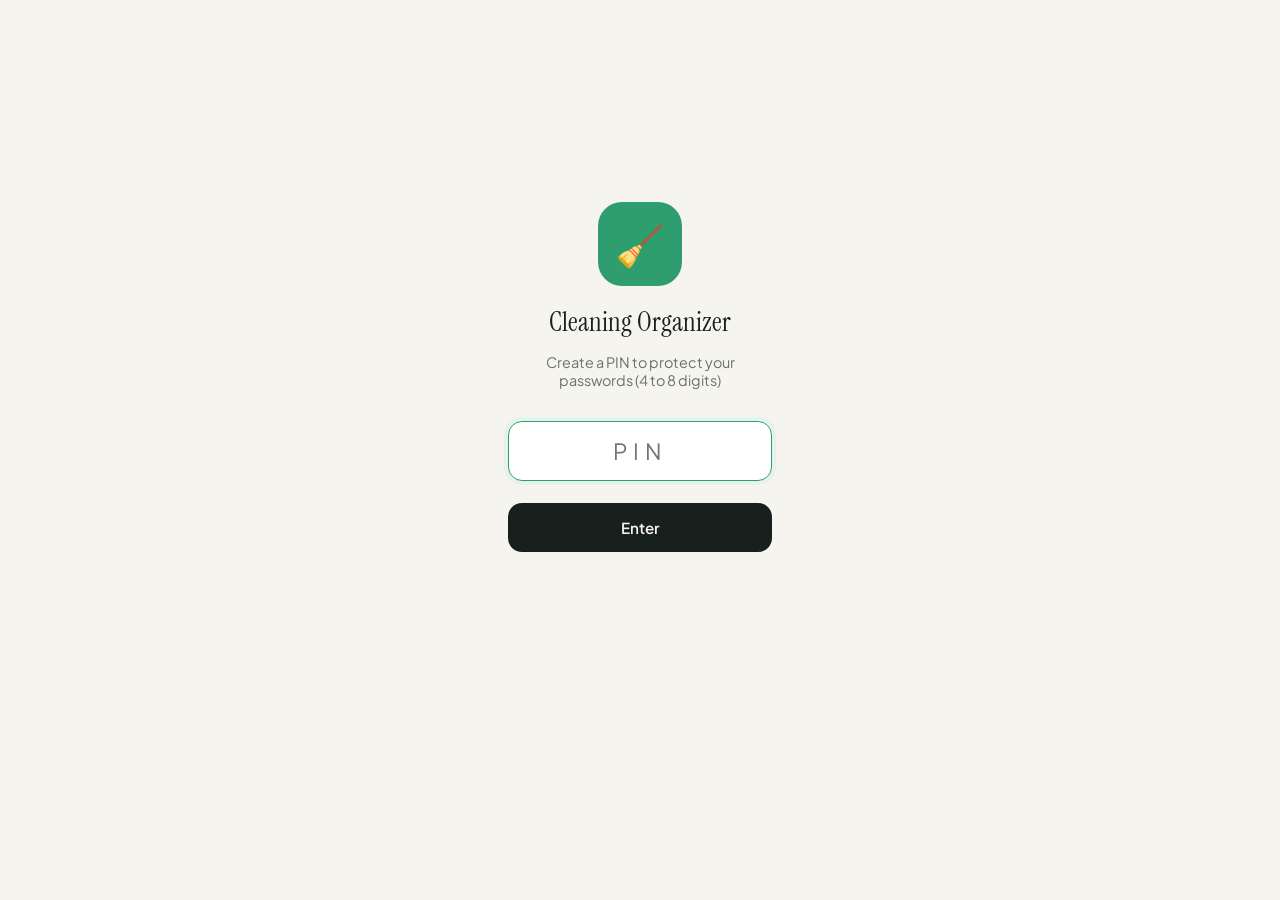
==== commit 0c3853a0: "Redesign app with warm native-app style and add Team payroll screen Reworks the visual design (Instr" ====
--- a/index.html
+++ b/index.html
@@ -8,13 +8,13 @@
 <link rel="icon" type="image/png" sizes="32x32" href="icons/icon-32.png">
 <link rel="icon" type="image/png" sizes="16x16" href="icons/icon-16.png">
 <link rel="apple-touch-icon" sizes="180x180" href="icons/icon-180.png">
-<meta name="theme-color" content="#2f9e6e">
+<meta name="theme-color" content="#17201c">
 <meta name="apple-mobile-web-app-capable" content="yes">
 <meta name="apple-mobile-web-app-status-bar-style" content="black-translucent">
 <meta name="apple-mobile-web-app-title" content="Cleaning">
 <link rel="preconnect" href="https://fonts.googleapis.com">
 <link rel="preconnect" href="https://fonts.gstatic.com" crossorigin>
-<link href="https://fonts.googleapis.com/css2?family=Inter:wght@400;500;600;700;800&display=swap" rel="stylesheet">
+<link href="https://fonts.googleapis.com/css2?family=Instrument+Serif&family=Plus+Jakarta+Sans:wght@400;500;600;700;800&display=swap" rel="stylesheet">
 <link rel="stylesheet" href="css/style.css">
 </head>
 <body>
@@ -33,16 +33,27 @@
 </section>
 
 <!-- HOME: HOUSE LIST -->
-<section id="screen-home" class="screen">
-  <header class="topbar">
-    <h1>🧹 My Houses</h1>
-    <button id="btn-calendar" class="icon-btn" title="Calendar">📅</button>
-    <button id="btn-settings" class="icon-btn" title="Settings">⚙️</button>
-  </header>
-
-  <button id="hours-banner" class="hours-banner">
-    <span>⏱️</span>
-    <span id="hours-banner-text">This week: 0h worked</span>
+<section id="screen-home" class="screen" data-tab="houses">
+  <header class="topbar">
+    <h1>My houses</h1>
+    <button id="btn-add-house" class="btn-round-dark" title="Add house">+</button>
+  </header>
+
+  <div class="hero-card">
+    <div class="hero-main">
+      <p class="hero-label">This week worked</p>
+      <p class="hero-value" id="hero-week-hours">0<span>hours</span></p>
+    </div>
+    <div class="hero-side">
+      <p class="hero-label">Month</p>
+      <p class="hero-side-value" id="hero-month-hours">0h</p>
+    </div>
+  </div>
+
+  <button id="today-banner" class="today-banner" hidden>
+    <span class="dot"></span>
+    <span id="today-banner-text"></span>
+    <span class="chev">›</span>
   </button>
 
   <div class="search-bar">
@@ -55,15 +66,13 @@
     No houses yet.<br>
     Tap the <strong>+</strong> button to add your first house.
   </p>
-
-  <button id="btn-add-house" class="fab" title="Add house">+</button>
 </section>
 
 <!-- HOUSE FORM: ADD / EDIT -->
-<section id="screen-house-form" class="screen">
-  <header class="topbar">
+<section id="screen-house-form" class="screen" data-tab="houses">
+  <header class="topbar with-border">
     <button class="icon-btn btn-back" data-back-to="screen-home">←</button>
-    <h1 id="house-form-title">New House</h1>
+    <h1 id="house-form-title" style="font-size:1.3rem;">New House</h1>
   </header>
 
   <form id="house-form" class="form">
@@ -81,12 +90,15 @@
 </section>
 
 <!-- HOUSE DETAIL -->
-<section id="screen-house-detail" class="screen">
+<section id="screen-house-detail" class="screen" data-tab="houses">
   <header class="topbar">
     <button class="icon-btn btn-back" data-back-to="screen-home">←</button>
-    <h1 id="detail-name">House</h1>
-    <button id="btn-edit-house" class="icon-btn" title="Edit">✏️</button>
-  </header>
+    <div style="flex:1;"></div>
+  </header>
+  <div style="padding: 0 20px 4px;">
+    <h1 id="detail-name" style="font-size:1.7rem;">House</h1>
+    <p id="detail-subline" style="margin:2px 0 0;color:var(--ink-soft);font-size:0.85rem;"></p>
+  </div>
 
   <div class="tabs">
     <button class="tab-btn active" data-tab="tab-info">Info</button>
@@ -100,42 +112,37 @@
     <div class="card">
       <p class="label">Address</p>
       <p id="detail-address" class="value"></p>
-      <a id="detail-map-link" class="btn-link" target="_blank" rel="noopener">📍 Open in Maps</a>
+      <a id="detail-map-link" class="btn-link" target="_blank" rel="noopener" style="padding-left:0;">Open in Maps →</a>
     </div>
     <div class="card">
       <p class="label">Notes</p>
       <p id="detail-notes" class="value"></p>
     </div>
-    <button id="btn-share-pdf" class="btn btn-secondary">📄 Share as PDF</button>
+    <button id="btn-share-pdf" class="btn btn-primary">Share as PDF</button>
+    <button id="btn-edit-house" class="btn btn-secondary">Edit house</button>
     <button id="btn-delete-house" class="btn btn-danger">Delete this house</button>
   </div>
 
   <div id="tab-codes" class="tab-content">
-    <p class="warning-text">⚠️ This information is saved only on this device. Be careful who has access to this phone.</p>
     <div id="door-codes-list" class="item-list"></div>
     <form id="door-code-form" class="inline-form">
       <input id="input-code-label" type="text" placeholder="Location (ex: Front door)" required>
       <input id="input-code-value" type="text" placeholder="Password / code" required>
       <button type="submit" class="btn btn-primary">Add</button>
     </form>
+    <p class="warning-text">Saved on this device only. Be careful who has access to this phone.</p>
   </div>
 
   <div id="tab-checklist" class="tab-content">
     <div class="checklist-header">
-      <button id="btn-reset-checklist" class="btn-link">🔄 Reset (new cleaning)</button>
-    </div>
-    <div id="room-tabs" class="room-tabs">
-      <button class="room-tab-btn active" data-room="bathrooms">Bathrooms</button>
-      <button class="room-tab-btn" data-room="kitchen">Kitchen</button>
-      <button class="room-tab-btn" data-room="bedrooms">Bedrooms</button>
-      <button class="room-tab-btn" data-room="living_rooms">Living Rooms</button>
-      <button class="room-tab-btn" data-room="outdoor">Outdoor Area</button>
-      <button class="room-tab-btn" data-room="laundry">Laundry</button>
-    </div>
-    <div id="checklist-list" class="item-list"></div>
+      <span class="progress-text" id="checklist-progress-text">0 of 0 done</span>
+      <button id="btn-reset-checklist" class="btn-link">Reset</button>
+    </div>
+    <div id="room-groups"></div>
     <form id="checklist-form" class="inline-form">
+      <select id="input-checklist-room"></select>
       <input id="input-checklist-text" type="text" placeholder="Ex: Clean the tub" required>
-      <button type="submit" class="btn btn-primary">Add</button>
+      <button type="submit" class="btn btn-primary">Add task</button>
     </form>
   </div>
 
@@ -154,7 +161,7 @@
 
   <div id="tab-photos" class="tab-content">
     <label class="btn btn-primary photo-upload-label">
-      📷 Add photo
+      Add photo
       <input id="input-photo" type="file" accept="image/*" multiple hidden>
     </label>
     <div id="photos-grid" class="photos-grid"></div>
@@ -162,47 +169,38 @@
 </section>
 
 <!-- CALENDAR -->
-<section id="screen-calendar" class="screen">
-  <header class="topbar">
-    <button class="icon-btn btn-back" data-back-to="screen-home">←</button>
+<section id="screen-calendar" class="screen" data-tab="calendar">
+  <header class="topbar">
     <h1>Calendar</h1>
   </header>
 
-  <div class="stats-row">
-    <div class="stat-tile">
-      <p class="stat-label">This week</p>
-      <p id="stat-week-hours" class="stat-value">0h</p>
-    </div>
-    <div class="stat-tile">
-      <p class="stat-label">This month</p>
-      <p id="stat-month-hours" class="stat-value">0h</p>
-    </div>
-  </div>
-
   <div class="calendar-nav">
-    <button id="btn-prev-month" class="icon-btn" title="Previous month">←</button>
     <h2 id="calendar-month-label"></h2>
-    <button id="btn-next-month" class="icon-btn" title="Next month">→</button>
+    <div style="display:flex;gap:8px;">
+      <button id="btn-prev-month" class="icon-btn circle" title="Previous month">←</button>
+      <button id="btn-next-month" class="icon-btn circle" title="Next month">→</button>
+    </div>
   </div>
 
   <div class="calendar-weekdays">
-    <span>Sun</span><span>Mon</span><span>Tue</span><span>Wed</span><span>Thu</span><span>Fri</span><span>Sat</span>
+    <span>S</span><span>M</span><span>T</span><span>W</span><span>T</span><span>F</span><span>S</span>
   </div>
   <div id="calendar-grid" class="calendar-grid"></div>
   <p class="calendar-legend"><span class="day-dot pending"></span> Scheduled &nbsp; <span class="day-dot completed"></span> Completed</p>
 
-  <h3 class="section-heading">Visits this month</h3>
-  <div id="calendar-visits-list" class="item-list"></div>
+  <div class="section-heading-row">
+    <h3>Visits this month</h3>
+    <button id="btn-schedule-visit" class="pill-btn">+ Schedule</button>
+  </div>
+  <div id="calendar-visits-list" class="item-list" style="padding: 0 16px;"></div>
   <p id="calendar-visits-empty" class="empty-state" hidden>No visits scheduled or logged this month.</p>
-
-  <button id="btn-schedule-visit" class="fab" title="Schedule a cleaning">+</button>
 </section>
 
 <!-- SCHEDULE A CLEANING -->
-<section id="screen-schedule-visit" class="screen">
-  <header class="topbar">
+<section id="screen-schedule-visit" class="screen" data-tab="calendar">
+  <header class="topbar with-border">
     <button class="icon-btn btn-back" data-back-to="screen-calendar">←</button>
-    <h1>Schedule Cleaning</h1>
+    <h1 style="font-size:1.3rem;">Schedule Cleaning</h1>
   </header>
 
   <form id="schedule-visit-form" class="form">
@@ -222,44 +220,76 @@
   </form>
 </section>
 
+<!-- TEAM -->
+<section id="screen-team" class="screen" data-tab="team">
+  <header class="topbar">
+    <h1>Team</h1>
+  </header>
+  <p id="team-subline" style="margin:0 20px 4px;color:var(--ink-soft);font-size:0.85rem;"></p>
+
+  <div class="hero-card">
+    <div class="hero-main">
+      <p class="hero-label" id="team-payroll-label">Payroll this week</p>
+      <p class="hero-value" id="team-payroll-amount">$0</p>
+    </div>
+    <button id="btn-export-payroll" class="hero-action">Export</button>
+  </div>
+  <p id="team-payroll-sub" style="margin:8px 16px 0;color:var(--ink-soft);font-size:0.8rem;"></p>
+
+  <div id="team-list" style="margin-top: 16px;"></div>
+  <p id="team-empty" class="empty-state" hidden>No employees yet — add one below, or one will be added automatically the first time you schedule a visit for her.</p>
+
+  <button id="btn-add-employee" class="add-employee-card">+ Add employee</button>
+</section>
+
+<!-- ADD EMPLOYEE -->
+<section id="screen-employee-form" class="screen" data-tab="team">
+  <header class="topbar with-border">
+    <button class="icon-btn btn-back" data-back-to="screen-team">←</button>
+    <h1 style="font-size:1.3rem;">New Employee</h1>
+  </header>
+  <form id="employee-form" class="form">
+    <label>Name
+      <input id="input-employee-name" type="text" required>
+    </label>
+    <label>Hourly rate ($/h)
+      <input id="input-employee-rate" type="number" min="0" step="0.5" value="20" required>
+    </label>
+    <button type="submit" class="btn btn-primary">Add Employee</button>
+  </form>
+</section>
+
 <datalist id="employees-datalist"></datalist>
 
 <!-- SETTINGS -->
-<section id="screen-settings" class="screen">
-  <header class="topbar">
-    <button class="icon-btn btn-back" data-back-to="screen-home">←</button>
+<section id="screen-settings" class="screen" data-tab="settings">
+  <header class="topbar">
     <h1>Settings</h1>
   </header>
 
-  <div class="form">
-    <button id="btn-manage-employees" class="btn btn-secondary">👥 Manage Employees</button>
-    <button id="btn-change-pin" class="btn btn-secondary">Change PIN</button>
-    <button id="btn-export" class="btn btn-secondary">⬇️ Export backup (JSON)</button>
-
-    <label class="btn btn-secondary photo-upload-label">
-      ⬆️ Import backup (JSON)
-      <input id="input-import" type="file" accept="application/json" hidden>
-    </label>
-
-    <p class="storage-info" id="storage-info"></p>
-
-    <button id="btn-reset-all" class="btn btn-danger">Erase all data</button>
-  </div>
-</section>
-
-<!-- EMPLOYEES -->
-<section id="screen-employees" class="screen">
-  <header class="topbar">
-    <button class="icon-btn btn-back" data-back-to="screen-settings">←</button>
-    <h1>Employees</h1>
-  </header>
-
-  <form id="employee-form" class="inline-form" style="padding: 16px 16px 0;">
-    <input id="input-employee-name" type="text" placeholder="Employee name" required>
-    <button type="submit" class="btn btn-primary">Add</button>
-  </form>
-  <div id="employees-list" class="item-list" style="padding: 16px;"></div>
-  <p id="employees-empty" class="empty-state" hidden>No employees added yet — they're added automatically the first time you schedule or log a visit for them.</p>
+  <div class="settings-card" style="margin-top:8px;">
+    <button id="btn-change-pin" class="settings-row">
+      <span>Change PIN</span>
+      <span class="row-meta">›</span>
+    </button>
+    <button id="btn-export" class="settings-row">
+      <span>Export backup</span>
+      <span class="row-meta">JSON ›</span>
+    </button>
+    <label class="settings-row" for="input-import">
+      <span>Import backup</span>
+      <span class="row-meta">JSON ›</span>
+      <input id="input-import" type="file" accept="application/json">
+    </label>
+    <button id="btn-reset-all" class="settings-row danger">
+      <span>Erase all data</span>
+      <span class="row-meta">›</span>
+    </button>
+  </div>
+
+  <p class="storage-info" id="storage-info"></p>
+
+  <button id="btn-lock-app" class="btn btn-primary" style="margin: 8px 16px; width: calc(100% - 32px);">Lock app</button>
 </section>
 
 <div id="photo-viewer" class="photo-viewer" hidden>
@@ -269,6 +299,14 @@
 </div>
 
 <div id="toast" class="toast" hidden></div>
+
+<!-- Persistent bottom tab bar -->
+<nav id="tab-bar" class="tab-bar">
+  <button class="tab-bar-btn" data-target="screen-home"><span class="tab-dot"></span>Houses</button>
+  <button class="tab-bar-btn" data-target="screen-calendar"><span class="tab-dot"></span>Calendar</button>
+  <button class="tab-bar-btn" data-target="screen-team"><span class="tab-dot"></span>Team</button>
+  <button class="tab-bar-btn" data-target="screen-settings"><span class="tab-dot"></span>Settings</button>
+</nav>
 
 <!-- Print-only view, used for "Share as PDF" -->
 <div id="print-house" class="print-house">
@@ -292,6 +330,20 @@
   <p class="print-footer">Generated by Cleaning Organizer</p>
 </div>
 
+<!-- Print-only view, used for Team "Export" -->
+<div id="print-payroll" class="print-house">
+  <h1>Payroll</h1>
+  <section>
+    <h2 id="print-payroll-week"></h2>
+    <p id="print-payroll-total"></p>
+  </section>
+  <section>
+    <h2>By employee</h2>
+    <ul id="print-payroll-list"></ul>
+  </section>
+  <p class="print-footer">Generated by Cleaning Organizer</p>
+</div>
+
 <script src="js/app.js"></script>
 </body>
 </html>
--- a/css/style.css
+++ b/css/style.css
@@ -1,21 +1,26 @@
 :root {
+  --ink: #17201c;
+  --ink-soft: rgba(23, 32, 28, 0.62);
+  --ink-faint: rgba(23, 32, 28, 0.4);
+  --hairline: rgba(23, 32, 28, 0.08);
+  --paper: #f6f4ef;
+  --paper-dim: #efece4;
+  --card: #ffffff;
   --primary: #2f9e6e;
   --primary-dark: #1f7d55;
-  --primary-light: #e8f5ef;
-  --danger: #e5484d;
-  --danger-light: #fdecec;
-  --warning: #d99a1b;
-  --warning-light: #fdf1dc;
-  --bg: #f6f7f9;
-  --card-bg: #ffffff;
-  --text: #1a2233;
-  --text-muted: #6b7280;
-  --border: #eaecef;
-  --radius: 16px;
-  --radius-sm: 12px;
-  --shadow-sm: 0 1px 2px rgba(16, 24, 40, 0.05);
-  --shadow-md: 0 2px 10px rgba(16, 24, 40, 0.07), 0 1px 2px rgba(16, 24, 40, 0.04);
-  --shadow-lg: 0 12px 28px rgba(16, 24, 40, 0.14);
+  --primary-tint: #e6f2ec;
+  --clay: #c1794f;
+  --clay-tint: #f6e9df;
+  --danger: #b5423f;
+  --danger-tint: #f6e4e2;
+  --radius-lg: 24px;
+  --radius: 20px;
+  --radius-sm: 14px;
+  --shadow-sm: 0 1px 2px rgba(23, 32, 28, 0.05);
+  --shadow-md: 0 4px 16px rgba(23, 32, 28, 0.08);
+  --shadow-lg: 0 16px 40px rgba(23, 32, 28, 0.18);
+  --font-display: "Instrument Serif", ui-serif, Georgia, serif;
+  --font-body: "Plus Jakarta Sans", -apple-system, BlinkMacSystemFont, "Segoe UI", Roboto, Helvetica, Arial, sans-serif;
 }
 
 /* The `hidden` attribute must always win over any component's own
@@ -24,24 +29,20 @@
 [hidden] { display: none !important; }
 
 * { box-sizing: border-box; }
-::selection { background: var(--primary-light); color: var(--primary-dark); }
+::selection { background: var(--primary-tint); color: var(--primary-dark); }
 
 html { -webkit-text-size-adjust: 100%; }
 
 body {
   margin: 0;
-  font-family: 'Inter', -apple-system, BlinkMacSystemFont, "Segoe UI", Roboto, Helvetica, Arial, sans-serif;
-  background: var(--bg);
-  color: var(--text);
+  font-family: var(--font-body);
+  background: var(--paper);
+  color: var(--ink);
   -webkit-tap-highlight-color: transparent;
   -webkit-font-smoothing: antialiased;
-  letter-spacing: -0.005em;
-}
-
-h1 { font-size: 1.15rem; font-weight: 700; margin: 0; letter-spacing: -0.02em; }
-h2 { font-weight: 700; letter-spacing: -0.01em; margin: 0; }
-h3 { font-weight: 700; margin: 0; }
-
+}
+
+h1, h2, h3 { margin: 0; font-family: var(--font-display); font-weight: 400; }
 button, input, textarea, select { font-family: inherit; }
 
 .screen {
@@ -49,8 +50,8 @@
   min-height: 100vh;
   max-width: 560px;
   margin: 0 auto;
-  padding-bottom: 32px;
-  background: var(--bg);
+  padding-bottom: 100px;
+  background: var(--paper);
 }
 
 .screen.active { display: block; animation: screenIn 0.18s ease; }
@@ -64,17 +65,11 @@
   display: flex;
   align-items: center;
   gap: 6px;
-  padding: 16px 18px;
-  background: rgba(255, 255, 255, 0.85);
-  backdrop-filter: blur(14px);
-  -webkit-backdrop-filter: blur(14px);
-  border-bottom: 1px solid var(--border);
-  position: sticky;
-  top: 0;
-  z-index: 5;
-}
-
-.topbar h1 { flex: 1; }
+  padding: 20px 20px 4px;
+}
+
+.topbar h1 { flex: 1; font-size: 1.9rem; letter-spacing: -0.01em; }
+.topbar.with-border { padding-bottom: 16px; border-bottom: 1px solid var(--hairline); margin-bottom: 4px; }
 
 .icon-btn {
   background: none;
@@ -83,12 +78,41 @@
   cursor: pointer;
   padding: 8px;
   line-height: 1;
-  color: var(--text);
-  border-radius: 10px;
+  color: var(--ink);
+  border-radius: 50%;
   transition: background-color 0.15s ease, transform 0.1s ease;
 }
 
-.icon-btn:active { background: rgba(17, 24, 39, 0.06); transform: scale(0.93); }
+.icon-btn.circle {
+  width: 40px;
+  height: 40px;
+  display: flex;
+  align-items: center;
+  justify-content: center;
+  background: var(--card);
+  box-shadow: var(--shadow-sm);
+}
+
+.icon-btn:active { background: rgba(23, 32, 28, 0.06); transform: scale(0.93); }
+.icon-btn.circle:active { background: var(--paper-dim); }
+
+.btn-round-dark {
+  width: 40px;
+  height: 40px;
+  border-radius: 50%;
+  background: var(--ink);
+  color: var(--paper);
+  border: none;
+  font-size: 1.4rem;
+  line-height: 1;
+  cursor: pointer;
+  display: flex;
+  align-items: center;
+  justify-content: center;
+  transition: transform 0.1s ease;
+}
+
+.btn-round-dark:active { transform: scale(0.92); }
 
 /* --- Lock screen --- */
 #screen-lock.active {
@@ -106,19 +130,19 @@
 }
 
 .app-logo {
-  font-size: 2.75rem;
-  width: 88px;
-  height: 88px;
+  font-size: 2.5rem;
+  width: 84px;
+  height: 84px;
   margin: 0 auto 8px;
   display: flex;
   align-items: center;
   justify-content: center;
-  background: var(--primary-light);
-  border-radius: 28px;
-}
-
-.lock-box h1 { font-size: 1.3rem; margin-top: 18px; }
-.lock-box p { color: var(--text-muted); font-size: 0.9rem; }
+  background: var(--primary);
+  border-radius: 24px;
+}
+
+.lock-box h1 { font-size: 1.7rem; margin-top: 18px; }
+.lock-box p { color: var(--ink-soft); font-size: 0.9rem; font-family: var(--font-body); }
 
 .lock-box input {
   width: 100%;
@@ -126,24 +150,24 @@
   font-size: 1.4rem;
   text-align: center;
   letter-spacing: 6px;
-  border: 1.5px solid var(--border);
-  border-radius: var(--radius);
+  border: 1.5px solid var(--hairline);
+  border-radius: var(--radius-sm);
   margin: 18px 0 12px;
-  background: var(--card-bg);
+  background: var(--card);
+  font-family: var(--font-body);
   transition: border-color 0.15s ease, box-shadow 0.15s ease;
 }
 
 .lock-box input:focus {
   outline: none;
   border-color: var(--primary);
-  box-shadow: 0 0 0 4px var(--primary-light);
+  box-shadow: 0 0 0 4px var(--primary-tint);
 }
 
 .error-text { color: var(--danger); min-height: 1.2em; font-size: 0.85rem; font-weight: 500; }
 
 .hint-text {
-  background: var(--primary-light);
-  border: 1px solid #cfe8dc;
+  background: var(--primary-tint);
   color: var(--primary-dark);
   padding: 12px 14px;
   border-radius: var(--radius-sm);
@@ -153,9 +177,8 @@
 }
 
 .warning-text {
-  background: var(--warning-light);
-  border: 1px solid #f2ddb0;
-  color: #8a6110;
+  background: var(--clay-tint);
+  color: #7a4b2c;
   padding: 12px 14px;
   border-radius: var(--radius-sm);
   font-size: 0.85rem;
@@ -167,25 +190,25 @@
 .btn {
   display: inline-block;
   width: 100%;
-  padding: 14px;
-  border: none;
-  border-radius: var(--radius);
+  padding: 15px;
+  border: none;
+  border-radius: var(--radius-sm);
   font-size: 0.95rem;
   font-weight: 600;
   cursor: pointer;
   margin-top: 10px;
   text-align: center;
-  transition: transform 0.1s ease, box-shadow 0.15s ease, background-color 0.15s ease, opacity 0.15s ease;
+  transition: transform 0.1s ease, opacity 0.15s ease, background-color 0.15s ease;
 }
 
 .btn:active { transform: scale(0.98); }
 
-.btn-primary { background: var(--primary); color: #fff; box-shadow: 0 2px 8px rgba(47, 158, 110, 0.28); }
-.btn-primary:active { background: var(--primary-dark); box-shadow: 0 1px 4px rgba(47, 158, 110, 0.3); }
-.btn-secondary { background: var(--card-bg); color: var(--text); border: 1.5px solid var(--border); }
-.btn-secondary:active { background: #f2f3f5; }
-.btn-danger { background: var(--card-bg); color: var(--danger); border: 1.5px solid #f6cdce; }
-.btn-danger:active { background: var(--danger-light); }
+.btn-primary { background: var(--ink); color: var(--paper); }
+.btn-primary:active { background: #0e1310; }
+.btn-secondary { background: var(--card); color: var(--ink); border: 1.5px solid var(--hairline); }
+.btn-secondary:active { background: var(--paper-dim); }
+.btn-danger { background: var(--card); color: var(--danger); border: 1.5px solid rgba(181, 66, 63, 0.25); }
+.btn-danger:active { background: var(--danger-tint); }
 
 .btn-link {
   background: none;
@@ -196,30 +219,109 @@
   text-decoration: none;
   display: inline-block;
   padding: 8px;
+  font-size: 0.88rem;
   transition: opacity 0.15s ease;
 }
 
 .btn-link:active { opacity: 0.6; }
 
-.fab {
+/* --- Bottom tab bar --- */
+.tab-bar {
   position: fixed;
-  bottom: 26px;
-  right: 24px;
-  width: 58px;
-  height: 58px;
-  border-radius: 50%;
-  background: var(--primary);
-  color: #fff;
-  font-size: 1.8rem;
-  line-height: 1;
-  border: none;
-  box-shadow: 0 8px 20px rgba(47, 158, 110, 0.4), 0 2px 6px rgba(47, 158, 110, 0.25);
-  cursor: pointer;
-  z-index: 10;
-  transition: transform 0.12s ease, box-shadow 0.15s ease;
-}
-
-.fab:active { transform: scale(0.92); box-shadow: 0 4px 12px rgba(47, 158, 110, 0.4); }
+  left: 0;
+  right: 0;
+  bottom: 0;
+  z-index: 20;
+  display: flex;
+  justify-content: center;
+  gap: 8px;
+  padding: 10px 20px calc(10px + env(safe-area-inset-bottom, 0px));
+  background: rgba(246, 244, 239, 0.9);
+  backdrop-filter: blur(14px);
+  -webkit-backdrop-filter: blur(14px);
+  border-top: 1px solid var(--hairline);
+  max-width: 560px;
+  margin: 0 auto;
+}
+
+.tab-bar-btn {
+  flex: 1;
+  display: flex;
+  flex-direction: column;
+  align-items: center;
+  gap: 5px;
+  background: none;
+  border: none;
+  padding: 4px 4px 2px;
+  color: var(--ink-faint);
+  font-size: 0.68rem;
+  font-weight: 600;
+  cursor: pointer;
+  font-family: var(--font-body);
+}
+
+.tab-bar-btn .tab-dot {
+  width: 22px;
+  height: 22px;
+  border-radius: 7px;
+  border: 1.5px solid var(--ink-faint);
+}
+
+.tab-bar-btn.active { color: var(--primary-dark); }
+.tab-bar-btn.active .tab-dot { background: var(--primary); border-color: var(--primary); }
+
+/* --- Hero stat card (home / team) --- */
+.hero-card {
+  display: flex;
+  align-items: flex-end;
+  justify-content: space-between;
+  margin: 14px 16px 0;
+  padding: 20px;
+  background: var(--ink);
+  color: var(--paper);
+  border-radius: var(--radius-lg);
+}
+
+.hero-card .hero-main .hero-label { margin: 0 0 6px; font-size: 0.68rem; letter-spacing: 0.08em; text-transform: uppercase; color: rgba(246, 244, 239, 0.6); font-weight: 600; }
+.hero-card .hero-main .hero-value { margin: 0; font-size: 2.4rem; font-family: var(--font-display); line-height: 1; }
+.hero-card .hero-main .hero-value span { font-size: 1.1rem; font-family: var(--font-body); color: rgba(246, 244, 239, 0.7); margin-left: 4px; }
+.hero-card .hero-side { text-align: right; }
+.hero-card .hero-side .hero-label { margin: 0 0 4px; font-size: 0.65rem; letter-spacing: 0.08em; text-transform: uppercase; color: rgba(246, 244, 239, 0.55); font-weight: 600; }
+.hero-card .hero-side .hero-side-value { font-size: 1.2rem; font-weight: 600; }
+
+.hero-action {
+  background: rgba(246, 244, 239, 0.16);
+  color: var(--paper);
+  border: none;
+  border-radius: 20px;
+  padding: 9px 16px;
+  font-size: 0.8rem;
+  font-weight: 600;
+  cursor: pointer;
+}
+
+/* --- Today banner --- */
+.today-banner {
+  display: flex;
+  align-items: center;
+  gap: 10px;
+  width: calc(100% - 32px);
+  margin: 12px 16px 0;
+  padding: 13px 16px;
+  background: var(--primary-tint);
+  border: none;
+  border-radius: var(--radius);
+  color: var(--primary-dark);
+  font-weight: 600;
+  font-size: 0.85rem;
+  cursor: pointer;
+  text-align: left;
+  transition: transform 0.1s ease;
+}
+
+.today-banner:active { transform: scale(0.98); }
+.today-banner .dot { width: 8px; height: 8px; border-radius: 50%; background: var(--primary); flex-shrink: 0; }
+.today-banner .chev { margin-left: auto; opacity: 0.6; }
 
 /* --- Search / list --- */
 .search-bar { padding: 14px 16px 4px; }
@@ -227,62 +329,72 @@
   width: 100%;
   padding: 13px 16px;
   border-radius: var(--radius);
-  border: 1.5px solid var(--border);
-  background: var(--card-bg);
+  border: 1.5px solid var(--hairline);
+  background: var(--card);
   font-size: 0.95rem;
+  font-family: var(--font-body);
   transition: border-color 0.15s ease, box-shadow 0.15s ease;
 }
 
 .search-bar input:focus {
   outline: none;
   border-color: var(--primary);
-  box-shadow: 0 0 0 4px var(--primary-light);
+  box-shadow: 0 0 0 4px var(--primary-tint);
 }
 
 .house-list { padding: 4px 16px 16px; display: flex; flex-direction: column; gap: 10px; }
 
 .house-card {
-  background: var(--card-bg);
+  background: var(--card);
   border-radius: var(--radius);
-  border: 1px solid var(--border);
+  border: 1px solid var(--hairline);
   box-shadow: var(--shadow-sm);
   padding: 12px;
   display: flex;
   gap: 12px;
   align-items: center;
   cursor: pointer;
-  transition: box-shadow 0.15s ease, transform 0.1s ease;
-}
-
-.house-card:active { transform: scale(0.98); box-shadow: var(--shadow-sm); }
-
-.house-card img.thumb, .house-card .thumb-placeholder {
-  width: 56px;
-  height: 56px;
-  border-radius: 12px;
+  transition: transform 0.1s ease;
+}
+
+.house-card:active { transform: scale(0.98); }
+
+.avatar {
+  width: 48px;
+  height: 48px;
+  border-radius: 14px;
   object-fit: cover;
-  background: var(--primary-light);
+  background: var(--paper-dim);
   display: flex;
   align-items: center;
   justify-content: center;
-  font-size: 1.4rem;
+  font-family: var(--font-display);
+  font-size: 1.15rem;
+  color: var(--ink-soft);
   flex-shrink: 0;
 }
 
+.avatar.round { border-radius: 50%; }
+
 .house-card .house-info { flex: 1; min-width: 0; }
-.house-card .house-name { font-weight: 600; margin: 0 0 3px; letter-spacing: -0.01em; }
+.house-card .house-name { font-weight: 600; margin: 0 0 3px; letter-spacing: -0.005em; font-size: 0.95rem; }
 .house-card .house-address {
   margin: 0;
-  color: var(--text-muted);
-  font-size: 0.83rem;
+  color: var(--ink-soft);
+  font-size: 0.8rem;
   white-space: nowrap;
   overflow: hidden;
   text-overflow: ellipsis;
 }
 
+.house-card .house-meta { text-align: right; flex-shrink: 0; }
+.house-card .house-meta .meta-top { font-size: 0.72rem; font-weight: 700; color: var(--clay); text-transform: uppercase; letter-spacing: 0.03em; }
+.house-card .house-meta .meta-top.done { color: var(--ink-faint); }
+.house-card .house-meta .meta-bottom { font-size: 0.78rem; color: var(--ink-soft); margin-top: 2px; }
+
 .empty-state {
   text-align: center;
-  color: var(--text-muted);
+  color: var(--ink-soft);
   padding: 64px 28px;
   line-height: 1.6;
   font-size: 0.92rem;
@@ -290,145 +402,133 @@
 
 /* --- Forms --- */
 .form { padding: 16px; display: flex; flex-direction: column; }
-.form label { display: block; font-weight: 600; margin-bottom: 16px; font-size: 0.88rem; color: var(--text); }
+.form label { display: block; font-weight: 600; margin-bottom: 16px; font-size: 0.85rem; color: var(--ink); }
 .form input, .form textarea, .form select {
   display: block;
   width: 100%;
   margin-top: 7px;
   padding: 12px 14px;
   border-radius: var(--radius-sm);
-  border: 1.5px solid var(--border);
-  background: var(--card-bg);
+  border: 1.5px solid var(--hairline);
+  background: var(--card);
   font-size: 0.95rem;
-  font-family: inherit;
+  font-family: var(--font-body);
   transition: border-color 0.15s ease, box-shadow 0.15s ease;
 }
 
 .form input:focus, .form textarea:focus, .form select:focus {
   outline: none;
   border-color: var(--primary);
-  box-shadow: 0 0 0 4px var(--primary-light);
-}
-
-/* --- Tabs --- */
+  box-shadow: 0 0 0 4px var(--primary-tint);
+}
+
+/* --- Pill tabs (house detail) --- */
 .tabs {
   display: flex;
-  background: rgba(255, 255, 255, 0.85);
-  backdrop-filter: blur(14px);
-  -webkit-backdrop-filter: blur(14px);
-  border-bottom: 1px solid var(--border);
-  position: sticky;
-  top: 61px;
-  z-index: 4;
-}
+  gap: 6px;
+  padding: 14px 16px 4px;
+  overflow-x: auto;
+  scrollbar-width: none;
+}
+
+.tabs::-webkit-scrollbar { display: none; }
 
 .tab-btn {
-  flex: 1;
-  padding: 13px 4px;
-  background: none;
-  border: none;
+  flex: 0 0 auto;
+  padding: 9px 16px;
+  background: var(--card);
+  border: 1px solid var(--hairline);
+  border-radius: 20px;
   font-size: 0.82rem;
   font-weight: 600;
-  color: var(--text-muted);
-  border-bottom: 2.5px solid transparent;
-  cursor: pointer;
-  transition: color 0.15s ease;
-}
-
-.tab-btn.active { color: var(--primary-dark); border-bottom-color: var(--primary); }
-
-.tab-content { display: none; padding: 18px 16px; }
+  color: var(--ink-soft);
+  cursor: pointer;
+  transition: background-color 0.15s ease, color 0.15s ease;
+}
+
+.tab-btn.active { color: var(--paper); background: var(--ink); border-color: var(--ink); }
+
+.tab-content { display: none; padding: 16px; }
 .tab-content.active { display: block; animation: screenIn 0.15s ease; }
 
-/* --- Room sub-tabs (inside Cleaning tab) --- */
-.room-tabs {
-  display: flex;
-  gap: 8px;
-  overflow-x: auto;
-  padding-bottom: 10px;
-  margin-bottom: 6px;
-  -webkit-overflow-scrolling: touch;
-  scrollbar-width: none;
-}
-
-.room-tabs::-webkit-scrollbar { display: none; }
-
-.room-tab-btn {
-  flex: 0 0 auto;
-  padding: 8px 15px;
-  border-radius: 20px;
-  border: 1.5px solid var(--border);
-  background: var(--card-bg);
-  color: var(--text-muted);
-  font-size: 0.83rem;
-  font-weight: 600;
-  white-space: nowrap;
-  cursor: pointer;
-  transition: background-color 0.15s ease, border-color 0.15s ease, color 0.15s ease;
-}
-
-.room-tab-btn.active { background: var(--primary); color: #fff; border-color: var(--primary); }
-
 .card {
-  background: var(--card-bg);
-  border: 1px solid var(--border);
+  background: var(--card);
+  border: 1px solid var(--hairline);
   box-shadow: var(--shadow-sm);
   border-radius: var(--radius);
   padding: 16px;
   margin-bottom: 12px;
 }
 
-.card .label { font-size: 0.72rem; color: var(--text-muted); margin: 0 0 6px; text-transform: uppercase; letter-spacing: 0.06em; font-weight: 600; }
+.card .label { font-size: 0.68rem; color: var(--ink-faint); margin: 0 0 6px; text-transform: uppercase; letter-spacing: 0.07em; font-weight: 700; }
 .card .value { margin: 0; white-space: pre-wrap; line-height: 1.5; }
 
-/* --- Item lists (codes / checklist) --- */
+/* --- Item lists (codes / checklist / visits) --- */
 .item-list { display: flex; flex-direction: column; gap: 8px; margin-bottom: 14px; }
 
 .item-row {
-  background: var(--card-bg);
-  border: 1px solid var(--border);
+  background: var(--card);
+  border: 1px solid var(--hairline);
   box-shadow: var(--shadow-sm);
   border-radius: var(--radius-sm);
-  padding: 12px 14px;
+  padding: 13px 15px;
   display: flex;
   align-items: center;
   gap: 10px;
 }
 
 .item-row .item-main { flex: 1; min-width: 0; }
-.item-row .item-title { font-weight: 600; font-size: 0.9rem; letter-spacing: -0.005em; }
-.item-row .item-value { color: var(--text-muted); font-family: inherit; font-size: 0.85rem; margin-top: 1px; }
-.item-row .item-value.hidden-value { letter-spacing: 3px; font-family: monospace; }
-
-.item-row button { background: none; border: none; font-size: 1.05rem; cursor: pointer; padding: 5px; border-radius: 8px; transition: background-color 0.15s ease; }
-.item-row button:active { background: rgba(17, 24, 39, 0.06); }
-
-.item-row.checked { opacity: 0.6; }
-.item-row.checked .item-title { text-decoration: line-through; color: var(--text-muted); }
+.item-row .item-title { font-weight: 600; font-size: 0.92rem; letter-spacing: -0.005em; }
+.item-row .item-value { color: var(--ink-soft); font-size: 0.82rem; margin-top: 2px; }
+.item-row .item-value.hidden-value { letter-spacing: 3px; }
+
+.item-row button { background: none; border: none; font-size: 1.05rem; cursor: pointer; padding: 5px; border-radius: 8px; }
+.item-row button:active { background: rgba(23, 32, 28, 0.06); }
+
+.item-row.checked { opacity: 0.55; }
+.item-row.checked .item-title { text-decoration: line-through; }
 
 .item-row input[type="checkbox"] {
-  width: 20px;
-  height: 20px;
+  width: 21px;
+  height: 21px;
   accent-color: var(--primary);
   flex-shrink: 0;
 }
 
-.checklist-header { display: flex; justify-content: flex-end; margin-bottom: 10px; }
+.pill-btn {
+  background: var(--primary-tint);
+  color: var(--primary-dark);
+  border: none;
+  border-radius: 20px;
+  padding: 7px 14px;
+  font-size: 0.78rem;
+  font-weight: 700;
+  cursor: pointer;
+  white-space: nowrap;
+}
+
+.checklist-header { display: flex; justify-content: space-between; align-items: center; margin: 4px 0 14px; }
+.checklist-header .progress-text { color: var(--ink-soft); font-size: 0.85rem; }
+
+.room-group { margin-bottom: 14px; }
+.room-group .room-title { font-size: 0.68rem; text-transform: uppercase; letter-spacing: 0.07em; font-weight: 700; color: var(--ink-faint); padding: 0 4px 8px; }
+.room-group .item-list { margin-bottom: 0; }
 
 .inline-form { display: flex; flex-direction: column; gap: 8px; margin-top: 4px; }
 .inline-form input {
   padding: 12px 14px;
   border-radius: var(--radius-sm);
-  border: 1.5px solid var(--border);
-  background: var(--card-bg);
+  border: 1.5px solid var(--hairline);
+  background: var(--card);
   font-size: 0.95rem;
+  font-family: var(--font-body);
   transition: border-color 0.15s ease, box-shadow 0.15s ease;
 }
 
 .inline-form input:focus {
   outline: none;
   border-color: var(--primary);
-  box-shadow: 0 0 0 4px var(--primary-light);
+  box-shadow: 0 0 0 4px var(--primary-tint);
 }
 
 /* --- Photos --- */
@@ -447,11 +547,8 @@
   object-fit: cover;
   border-radius: var(--radius-sm);
   cursor: pointer;
-  border: 1px solid var(--border);
-  transition: transform 0.1s ease;
-}
-
-.photos-grid img:active { transform: scale(0.96); }
+  border: 1px solid var(--hairline);
+}
 
 .photo-viewer {
   position: fixed;
@@ -470,14 +567,14 @@
 /* --- Toast --- */
 .toast {
   position: fixed;
-  bottom: 28px;
+  bottom: 92px;
   left: 50%;
   transform: translateX(-50%);
-  background: #1a2233;
-  color: #fff;
+  background: var(--ink);
+  color: var(--paper);
   padding: 12px 20px;
   border-radius: 24px;
-  font-size: 0.88rem;
+  font-size: 0.86rem;
   font-weight: 500;
   box-shadow: var(--shadow-lg);
   z-index: 60;
@@ -485,29 +582,31 @@
   text-align: center;
 }
 
-.storage-info { color: var(--text-muted); font-size: 0.78rem; text-align: center; margin: 18px 0; }
-
-/* --- Hours banner (home screen) --- */
-.hours-banner {
-  display: flex;
-  align-items: center;
-  gap: 10px;
-  width: calc(100% - 32px);
-  margin: 8px 16px 0;
-  padding: 13px 16px;
-  background: var(--primary-light);
-  border: none;
-  border-radius: var(--radius);
-  color: var(--primary-dark);
+.storage-info { color: var(--ink-faint); font-size: 0.78rem; text-align: center; margin: 18px 0; }
+
+/* --- Settings list rows --- */
+.settings-card { background: var(--card); border: 1px solid var(--hairline); border-radius: var(--radius); box-shadow: var(--shadow-sm); overflow: hidden; margin: 0 16px 16px; }
+.settings-row {
+  display: flex;
+  align-items: center;
+  justify-content: space-between;
+  width: 100%;
+  background: none;
+  border: none;
+  border-bottom: 1px solid var(--hairline);
+  padding: 16px 18px;
+  font-size: 0.92rem;
   font-weight: 600;
-  font-size: 0.88rem;
+  color: var(--ink);
   cursor: pointer;
   text-align: left;
-  transition: transform 0.1s ease;
-}
-
-.hours-banner:active { transform: scale(0.98); }
-.hours-banner span:first-child { font-size: 1.15rem; }
+  font-family: var(--font-body);
+}
+
+.settings-row:last-child { border-bottom: none; }
+.settings-row .row-meta { color: var(--ink-faint); font-weight: 500; font-size: 0.85rem; display: flex; align-items: center; gap: 6px; }
+.settings-row.danger { color: var(--danger); }
+.settings-row input[type="file"] { display: none; }
 
 /* --- Calendar screen --- */
 .stats-row {
@@ -518,33 +617,34 @@
 
 .stat-tile {
   flex: 1;
-  background: var(--card-bg);
-  border: 1px solid var(--border);
+  background: var(--card);
+  border: 1px solid var(--hairline);
   box-shadow: var(--shadow-sm);
   border-radius: var(--radius);
   padding: 16px 14px;
   text-align: center;
 }
 
-.stat-label { margin: 0 0 6px; font-size: 0.7rem; color: var(--text-muted); text-transform: uppercase; letter-spacing: 0.06em; font-weight: 600; }
-.stat-value { margin: 0; font-size: 1.5rem; font-weight: 800; color: var(--primary-dark); letter-spacing: -0.02em; }
+.stat-label { margin: 0 0 6px; font-size: 0.68rem; color: var(--ink-faint); text-transform: uppercase; letter-spacing: 0.07em; font-weight: 700; }
+.stat-value { margin: 0; font-size: 1.6rem; font-family: var(--font-display); color: var(--ink); }
 
 .calendar-nav {
   display: flex;
   align-items: center;
   justify-content: space-between;
-  padding: 4px 12px 10px;
-}
-
-.calendar-nav h2 { font-size: 1rem; }
+  padding: 8px 16px 10px;
+}
+
+.calendar-nav h2 { font-size: 1.5rem; }
 
 .calendar-weekdays {
   display: grid;
   grid-template-columns: repeat(7, 1fr);
   padding: 0 16px;
-  font-size: 0.72rem;
-  font-weight: 600;
-  color: var(--text-muted);
+  font-size: 0.68rem;
+  font-weight: 700;
+  color: var(--ink-faint);
+  text-transform: uppercase;
   text-align: center;
   margin-bottom: 6px;
 }
@@ -554,7 +654,7 @@
   grid-template-columns: repeat(7, 1fr);
   gap: 4px;
   padding: 0 16px;
-  margin-bottom: 10px;
+  margin-bottom: 12px;
 }
 
 .calendar-day {
@@ -563,18 +663,15 @@
   flex-direction: column;
   align-items: center;
   justify-content: center;
-  border-radius: 12px;
+  border-radius: 14px;
   font-size: 0.85rem;
   font-weight: 500;
-  color: var(--text);
+  color: var(--ink);
   position: relative;
-  transition: background-color 0.15s ease;
 }
 
 .calendar-day.empty { visibility: hidden; }
-.calendar-day.today { box-shadow: inset 0 0 0 2px var(--primary); font-weight: 700; color: var(--primary-dark); }
-.calendar-day.has-visits { background: var(--primary-light); }
-.calendar-day.today.has-visits { background: var(--primary-light); }
+.calendar-day.today { background: var(--ink); color: var(--paper); font-weight: 700; }
 
 .calendar-day .day-dots {
   display: flex;
@@ -589,8 +686,10 @@
   background: var(--primary);
 }
 
-.day-dot.pending { background: var(--warning); }
+.day-dot.pending { background: var(--clay); }
 .day-dot.completed { background: var(--primary); }
+.calendar-day.today .day-dot.pending { background: var(--clay); }
+.calendar-day.today .day-dot.completed { background: var(--paper); }
 
 .calendar-legend {
   display: flex;
@@ -598,7 +697,7 @@
   gap: 5px;
   padding: 0 16px;
   font-size: 0.75rem;
-  color: var(--text-muted);
+  color: var(--ink-soft);
   margin: 0 0 12px;
 }
 
@@ -606,32 +705,69 @@
 
 .visit-status {
   display: inline-block;
-  font-size: 0.72rem;
+  font-size: 0.7rem;
   font-weight: 700;
   padding: 4px 10px;
   border-radius: 20px;
   white-space: nowrap;
 }
 
-.visit-status.pending { background: var(--warning-light); color: #8a6110; }
-.visit-status.completed { background: var(--primary-light); color: var(--primary-dark); }
+.visit-status.pending { background: var(--clay-tint); color: #8a4f28; }
+.visit-status.completed { background: var(--primary-tint); color: var(--primary-dark); }
 
 .btn-complete-visit {
-  background: var(--primary);
-  color: #fff;
+  background: var(--ink);
+  color: var(--paper);
   border: none;
   border-radius: 20px;
-  padding: 7px 14px;
+  padding: 8px 15px;
   font-size: 0.78rem;
   font-weight: 600;
   cursor: pointer;
   white-space: nowrap;
-  transition: transform 0.1s ease, background-color 0.15s ease;
-}
-
-.btn-complete-visit:active { transform: scale(0.95); background: var(--primary-dark); }
-
-.section-heading { font-size: 0.92rem; font-weight: 700; padding: 10px 16px 4px; margin: 4px 0; letter-spacing: -0.01em; }
+  transition: transform 0.1s ease;
+}
+
+.btn-complete-visit:active { transform: scale(0.95); }
+
+.section-heading-row { display: flex; align-items: center; justify-content: space-between; padding: 10px 16px 12px; }
+.section-heading-row h3 { font-size: 0.68rem; text-transform: uppercase; letter-spacing: 0.07em; font-weight: 700; color: var(--ink-faint); font-family: var(--font-body); }
+
+/* --- Team screen --- */
+.employee-card { background: var(--card); border: 1px solid var(--hairline); box-shadow: var(--shadow-sm); border-radius: var(--radius); padding: 16px; margin: 0 16px 10px; }
+.employee-card .employee-top { display: flex; align-items: center; gap: 12px; }
+.employee-card .employee-info { flex: 1; min-width: 0; }
+.employee-card .employee-name { font-weight: 600; font-size: 0.95rem; }
+.employee-card .employee-sub { color: var(--ink-soft); font-size: 0.8rem; margin-top: 2px; }
+.employee-card .employee-pay { text-align: right; }
+.employee-card .employee-pay .pay-amount { font-family: var(--font-display); font-size: 1.3rem; }
+.employee-card .employee-pay .pay-label { font-size: 0.65rem; text-transform: uppercase; letter-spacing: 0.05em; color: var(--ink-faint); font-weight: 700; }
+
+.rate-row { display: flex; align-items: center; justify-content: space-between; margin-top: 14px; padding-top: 14px; border-top: 1px solid var(--hairline); }
+.rate-row .rate-label { font-size: 0.85rem; color: var(--ink-soft); }
+.rate-stepper { display: flex; align-items: center; gap: 10px; }
+.rate-stepper button {
+  width: 30px; height: 30px; border-radius: 50%;
+  background: var(--paper-dim); border: none; font-size: 1rem; font-weight: 700;
+  color: var(--ink); cursor: pointer; line-height: 1;
+}
+.rate-stepper button:active { background: var(--hairline); }
+.rate-stepper .rate-value { font-weight: 700; font-size: 0.9rem; min-width: 52px; text-align: center; }
+.employee-card .employee-remove { display: flex; justify-content: flex-end; margin-top: 8px; }
+.employee-card .employee-remove button { background: none; border: none; color: var(--ink-faint); font-size: 0.78rem; cursor: pointer; padding: 4px; }
+
+.add-employee-card {
+  margin: 4px 16px 16px;
+  padding: 16px;
+  border: 1.5px dashed var(--hairline);
+  border-radius: var(--radius);
+  background: none;
+  color: var(--ink-soft);
+  font-weight: 600;
+  font-size: 0.88rem;
+  cursor: pointer;
+  width: calc(100% - 32px);
+}
 
 /* --- Print view (used for "Share as PDF") --- */
 .print-house { display: none; }
@@ -645,8 +781,9 @@
     padding: 24px;
     background: #fff;
     color: #000;
+    font-family: -apple-system, BlinkMacSystemFont, sans-serif;
   }
-  .print-house h1 { font-size: 1.6rem; margin-bottom: 4px; }
+  .print-house h1 { font-size: 1.6rem; margin-bottom: 4px; font-family: -apple-system, BlinkMacSystemFont, sans-serif; }
   .print-house h2 {
     font-size: 1rem;
     text-transform: uppercase;
@@ -655,10 +792,11 @@
     margin: 20px 0 6px;
     border-bottom: 1px solid #ccc;
     padding-bottom: 4px;
+    font-family: -apple-system, BlinkMacSystemFont, sans-serif;
   }
   .print-house p { margin: 0 0 8px; white-space: pre-wrap; }
   .print-house ul { margin: 0 0 12px; padding-left: 20px; }
   .print-house li { margin-bottom: 6px; }
-  .print-house h3 { font-size: 0.9rem; margin: 12px 0 4px; }
+  .print-house h3 { font-size: 0.9rem; margin: 12px 0 4px; font-family: -apple-system, BlinkMacSystemFont, sans-serif; }
   .print-footer { margin-top: 32px; font-size: 0.75rem; color: #888; }
 }
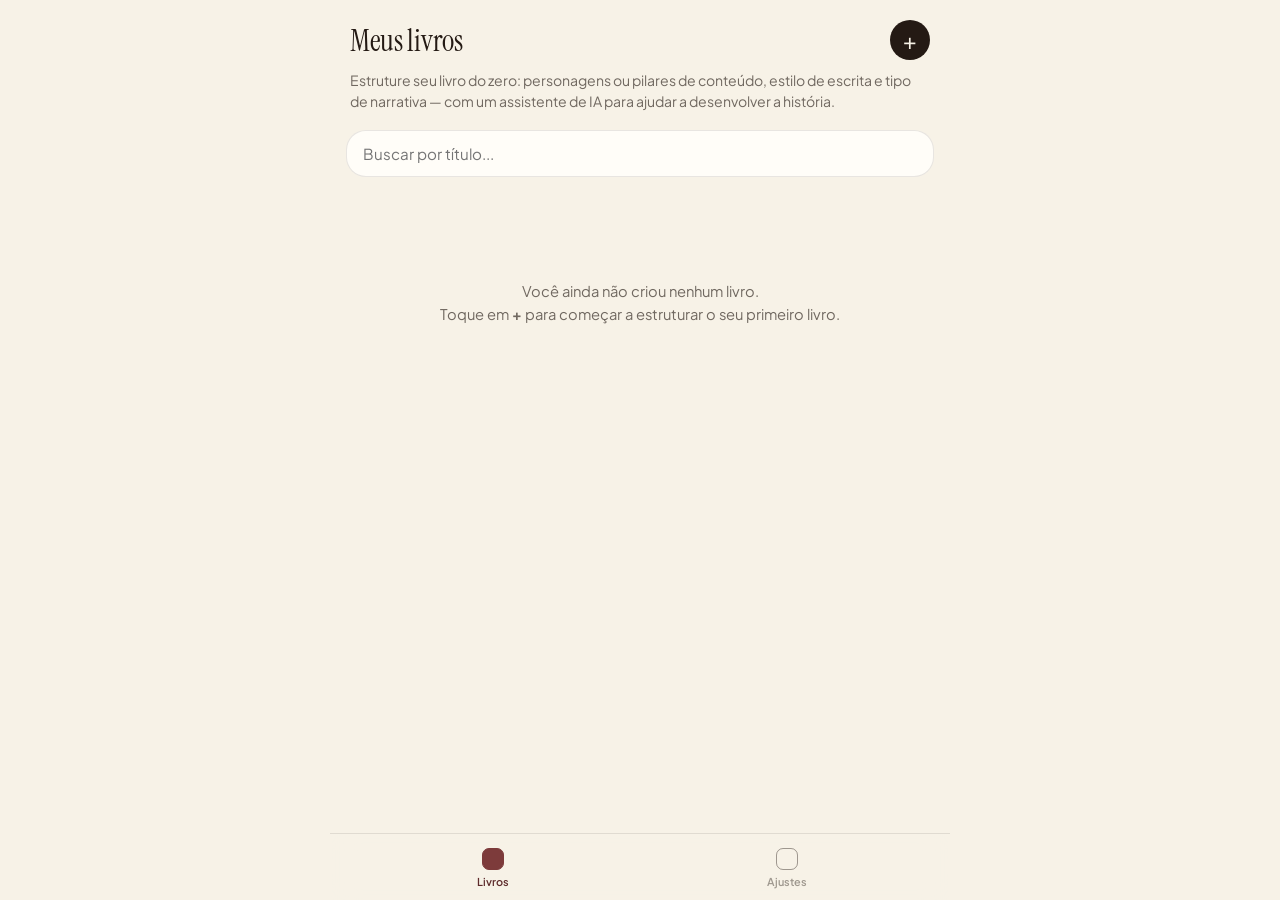
==== commit 58e5b8f9: "Replace cleaning app with a book-structuring studio site Adds a full front-end tool that asks theme-" ====
--- a/index.html
+++ b/index.html
@@ -1,17 +1,16 @@
 <!DOCTYPE html>
-<html lang="en">
+<html lang="pt-BR">
 <head>
 <meta charset="UTF-8">
 <meta name="viewport" content="width=device-width, initial-scale=1.0">
-<title>Cleaning Organizer</title>
+<title>Estúdio do Livro</title>
 <link rel="manifest" href="manifest.json">
-<link rel="icon" type="image/png" sizes="32x32" href="icons/icon-32.png">
-<link rel="icon" type="image/png" sizes="16x16" href="icons/icon-16.png">
+<link rel="icon" href="data:image/svg+xml,%3Csvg xmlns='http://www.w3.org/2000/svg' viewBox='0 0 100 100'%3E%3Crect width='100' height='100' rx='22' fill='%237d3b3b'/%3E%3Cpath d='M28 26h30a10 10 0 0 1 10 10v40H38a10 10 0 0 0-10 10V26z' fill='%23f7f2e7'/%3E%3Cpath d='M28 26v60' stroke='%235e2b2b' stroke-width='4' stroke-linecap='round'/%3E%3C/svg%3E">
 <link rel="apple-touch-icon" sizes="180x180" href="icons/icon-180.png">
-<meta name="theme-color" content="#17201c">
+<meta name="theme-color" content="#f7f2e7">
 <meta name="apple-mobile-web-app-capable" content="yes">
 <meta name="apple-mobile-web-app-status-bar-style" content="black-translucent">
-<meta name="apple-mobile-web-app-title" content="Cleaning">
+<meta name="apple-mobile-web-app-title" content="Estúdio do Livro">
 <link rel="preconnect" href="https://fonts.googleapis.com">
 <link rel="preconnect" href="https://fonts.gstatic.com" crossorigin>
 <link href="https://fonts.googleapis.com/css2?family=Instrument+Serif&family=Plus+Jakarta+Sans:wght@400;500;600;700;800&display=swap" rel="stylesheet">
@@ -19,330 +18,337 @@
 </head>
 <body>
 
-<!-- LOCK SCREEN (PIN) -->
-<section id="screen-lock" class="screen">
-  <div class="lock-box">
-    <div class="app-logo">🧹</div>
-    <h1>Cleaning Organizer</h1>
-    <p id="lock-instructions">Enter your PIN to continue</p>
-    <input id="lock-input" type="password" inputmode="numeric" maxlength="8" placeholder="PIN">
-    <button id="lock-submit" class="btn btn-primary">Enter</button>
-    <p id="lock-error" class="error-text"></p>
-    <button id="lock-forgot" class="btn-link">Forgot my PIN</button>
-  </div>
-</section>
-
-<!-- HOME: HOUSE LIST -->
-<section id="screen-home" class="screen" data-tab="houses">
+<!-- HOME: BOOK LIST -->
+<section id="screen-home" class="screen active" data-tab="livros">
   <header class="topbar">
-    <h1>My houses</h1>
-    <button id="btn-add-house" class="btn-round-dark" title="Add house">+</button>
+    <h1>Meus livros</h1>
+    <button id="btn-add-book" class="btn-round-dark" title="Novo livro">+</button>
   </header>
 
-  <div class="hero-card">
-    <div class="hero-main">
-      <p class="hero-label">This week worked</p>
-      <p class="hero-value" id="hero-week-hours">0<span>hours</span></p>
-    </div>
-    <div class="hero-side">
-      <p class="hero-label">Month</p>
-      <p class="hero-side-value" id="hero-month-hours">0h</p>
-    </div>
-  </div>
-
-  <button id="today-banner" class="today-banner" hidden>
-    <span class="dot"></span>
-    <span id="today-banner-text"></span>
-    <span class="chev">›</span>
-  </button>
+  <p class="tagline">Estruture seu livro do zero: personagens ou pilares de conteúdo, estilo de escrita e tipo de narrativa — com um assistente de IA para ajudar a desenvolver a história.</p>
 
   <div class="search-bar">
-    <input id="search-input" type="text" placeholder="Search house or address...">
-  </div>
-
-  <div id="house-list" class="house-list"></div>
+    <input id="search-input" type="text" placeholder="Buscar por título...">
+  </div>
+
+  <div id="book-list" class="house-list"></div>
 
   <p id="empty-state" class="empty-state" hidden>
-    No houses yet.<br>
-    Tap the <strong>+</strong> button to add your first house.
+    Você ainda não criou nenhum livro.<br>
+    Toque em <strong>+</strong> para começar a estruturar o seu primeiro livro.
   </p>
 </section>
 
-<!-- HOUSE FORM: ADD / EDIT -->
-<section id="screen-house-form" class="screen" data-tab="houses">
+<!-- NEW BOOK -->
+<section id="screen-book-setup" class="screen" data-tab="livros">
   <header class="topbar with-border">
     <button class="icon-btn btn-back" data-back-to="screen-home">←</button>
-    <h1 id="house-form-title" style="font-size:1.3rem;">New House</h1>
+    <h1 style="font-size:1.3rem;">Novo livro</h1>
   </header>
 
-  <form id="house-form" class="form">
-    <label>House name / nickname
-      <input id="input-name" type="text" placeholder="Ex: Mrs. Smith's house" required>
+  <form id="book-setup-form" class="form">
+    <label>Título do livro
+      <input id="input-book-title" type="text" placeholder="Ex: O Jardim de Sal" required>
     </label>
-    <label>Address
-      <textarea id="input-address" rows="2" placeholder="Street, number, city, state, ZIP"></textarea>
+    <label>Sobre o que é o seu livro?
+      <select id="select-book-theme" required></select>
     </label>
-    <label>Notes
-      <textarea id="input-notes" rows="3" placeholder="Ex: has a dog, trash day, alarm..."></textarea>
+    <p id="theme-hint" class="hint-text"></p>
+    <label>Sinopse ou ideia inicial <span style="font-weight:400;color:var(--ink-faint);">(opcional)</span>
+      <textarea id="input-book-synopsis" rows="4" placeholder="Um parágrafo curto sobre a ideia central, mesmo que ainda incompleta."></textarea>
     </label>
-    <button type="submit" class="btn btn-primary">Save</button>
+    <button type="submit" class="btn btn-primary">Criar livro</button>
   </form>
 </section>
 
-<!-- HOUSE DETAIL -->
-<section id="screen-house-detail" class="screen" data-tab="houses">
+<!-- BOOK DETAIL -->
+<section id="screen-book-detail" class="screen" data-tab="livros">
   <header class="topbar">
     <button class="icon-btn btn-back" data-back-to="screen-home">←</button>
     <div style="flex:1;"></div>
+    <button id="btn-delete-book" class="icon-btn" title="Excluir livro">🗑</button>
   </header>
   <div style="padding: 0 20px 4px;">
-    <h1 id="detail-name" style="font-size:1.7rem;">House</h1>
-    <p id="detail-subline" style="margin:2px 0 0;color:var(--ink-soft);font-size:0.85rem;"></p>
+    <h1 id="detail-title" style="font-size:1.7rem;">Livro</h1>
+    <p id="detail-theme-label" style="margin:2px 0 0;color:var(--ink-soft);font-size:0.85rem;"></p>
   </div>
 
   <div class="tabs">
-    <button class="tab-btn active" data-tab="tab-info">Info</button>
-    <button class="tab-btn" data-tab="tab-codes">Codes</button>
-    <button class="tab-btn" data-tab="tab-checklist">Cleaning</button>
-    <button class="tab-btn" data-tab="tab-visits">Visits</button>
-    <button class="tab-btn" data-tab="tab-photos">Photos</button>
-  </div>
-
-  <div id="tab-info" class="tab-content active">
+    <button class="tab-btn active" data-tab="tab-overview">Visão geral</button>
+    <button class="tab-btn" data-tab="tab-characters">Personagens</button>
+    <button class="tab-btn" data-tab="tab-structure">Estrutura</button>
+    <button class="tab-btn" data-tab="tab-style">Estilo</button>
+    <button class="tab-btn" data-tab="tab-reference">Livro anterior</button>
+    <button class="tab-btn" data-tab="tab-ai">Assistente IA</button>
+  </div>
+
+  <!-- OVERVIEW -->
+  <div id="tab-overview" class="tab-content active">
+    <form id="form-overview" class="form" style="padding:0;">
+      <label>Sinopse / premissa
+        <textarea id="input-overview-synopsis" rows="4"></textarea>
+      </label>
+      <label>Público-alvo
+        <input id="input-overview-audience" type="text" placeholder="Ex: mulheres 25-40 anos que querem mudar de carreira">
+      </label>
+      <label>Tom de voz
+        <input id="input-overview-tone" type="text" placeholder="Ex: inspirador, direto, bem-humorado, poético...">
+      </label>
+      <button type="submit" class="btn btn-primary">Salvar visão geral</button>
+    </form>
+    <p id="overview-stats" class="hint-text" style="margin-top:14px;"></p>
+  </div>
+
+  <!-- CHARACTERS (narrative themes) -->
+  <div id="tab-characters" class="tab-content">
+    <p class="hint-text">Para cada personagem, pense em quem ele é, o que ele <strong>representa</strong> na história (um valor, um medo, uma transformação) e como ele empurra o conflito para frente.</p>
+
     <div class="card">
-      <p class="label">Address</p>
-      <p id="detail-address" class="value"></p>
-      <a id="detail-map-link" class="btn-link" target="_blank" rel="noopener" style="padding-left:0;">Open in Maps →</a>
-    </div>
+      <p class="label">Perguntas guia da narrativa</p>
+      <form id="form-story-guide" class="form" style="padding:0;">
+        <label>Qual é o conflito central da história?
+          <textarea id="input-story-conflict" rows="2"></textarea>
+        </label>
+        <label>Cenário: onde e quando a história se passa?
+          <textarea id="input-story-setting" rows="2"></textarea>
+        </label>
+        <label>Qual é o tema ou mensagem central?
+          <textarea id="input-story-theme" rows="2"></textarea>
+        </label>
+        <label>Qual é o principal ponto de virada?
+          <textarea id="input-story-turningpoint" rows="2"></textarea>
+        </label>
+        <label>Como a história termina (ou fica em aberto)?
+          <textarea id="input-story-ending" rows="2"></textarea>
+        </label>
+        <button type="submit" class="btn btn-secondary">Salvar perguntas guia</button>
+      </form>
+    </div>
+
+    <div class="section-heading-row">
+      <h3>Personagens</h3>
+      <button id="btn-add-character" class="pill-btn">+ Adicionar</button>
+    </div>
+    <div id="character-list" class="item-list"></div>
+    <p id="characters-empty" class="empty-state" hidden>Nenhum personagem cadastrado ainda.</p>
+
+    <form id="character-form" class="form card" hidden>
+      <input id="input-char-id" type="hidden">
+      <label>Nome do personagem
+        <input id="input-char-name" type="text" required>
+      </label>
+      <label>Papel na história
+        <select id="input-char-role">
+          <option>Protagonista</option>
+          <option>Antagonista</option>
+          <option>Coadjuvante</option>
+          <option>Mentor</option>
+          <option>Interesse amoroso</option>
+          <option>Narrador</option>
+          <option>Antagonista secundário</option>
+          <option>Outro</option>
+        </select>
+      </label>
+      <label>O que ele representa / simboliza?
+        <input id="input-char-represents" type="text" placeholder="Ex: a coragem de recomeçar, o medo de confiar...">
+      </label>
+      <label>Descrição / personalidade
+        <textarea id="input-char-description" rows="3"></textarea>
+      </label>
+      <label>Objetivo / motivação
+        <textarea id="input-char-goal" rows="2"></textarea>
+      </label>
+      <label>Conflito interno
+        <textarea id="input-char-conflict" rows="2"></textarea>
+      </label>
+      <label>Arco de transformação
+        <textarea id="input-char-arc" rows="2"></textarea>
+      </label>
+      <div style="display:flex;gap:10px;">
+        <button type="submit" class="btn btn-primary" style="flex:1;">Salvar personagem</button>
+        <button type="button" id="btn-cancel-character" class="btn btn-secondary" style="flex:1;">Cancelar</button>
+      </div>
+    </form>
+  </div>
+
+  <!-- STRUCTURE (mindset / non-fiction themes) -->
+  <div id="tab-structure" class="tab-content">
+    <p class="hint-text">Estas perguntas ajudam a estruturar o conteúdo antes de escrever o primeiro capítulo.</p>
+
+    <form id="form-structure" class="form card">
+      <label>Qual é a principal transformação que o leitor deve alcançar?
+        <textarea id="input-struct-transformation" rows="2"></textarea>
+      </label>
+      <label>Qual é a dor / problema principal do seu leitor hoje?
+        <textarea id="input-struct-pain" rows="2"></textarea>
+      </label>
+      <label>Quais crenças limitantes você quer desconstruir?
+        <textarea id="input-struct-beliefs" rows="2"></textarea>
+      </label>
+      <label>Que exercícios, reflexões ou desafios práticos o leitor deve fazer?
+        <textarea id="input-struct-exercises" rows="2"></textarea>
+      </label>
+      <label>Que histórias pessoais ou estudos de caso você vai usar?
+        <textarea id="input-struct-cases" rows="2"></textarea>
+      </label>
+      <label>Resumo do "antes e depois" que representa o livro
+        <textarea id="input-struct-beforeafter" rows="2"></textarea>
+      </label>
+      <label>Quem é o leitor ideal, e o que ele já tentou sem sucesso?
+        <textarea id="input-struct-idealreader" rows="2"></textarea>
+      </label>
+      <button type="submit" class="btn btn-secondary">Salvar estrutura</button>
+    </form>
+
+    <div class="section-heading-row">
+      <h3>Pilares / capítulos centrais</h3>
+      <button id="btn-add-pillar" class="pill-btn">+ Adicionar pilar</button>
+    </div>
+    <div id="pillar-list" class="item-list"></div>
+    <p id="pillars-empty" class="empty-state" hidden>Nenhum pilar cadastrado ainda.</p>
+
+    <form id="pillar-form" class="form card" hidden>
+      <input id="input-pillar-id" type="hidden">
+      <label>Título do pilar / capítulo
+        <input id="input-pillar-title" type="text" required>
+      </label>
+      <label>Do que ele trata?
+        <textarea id="input-pillar-description" rows="3"></textarea>
+      </label>
+      <div style="display:flex;gap:10px;">
+        <button type="submit" class="btn btn-primary" style="flex:1;">Salvar pilar</button>
+        <button type="button" id="btn-cancel-pillar" class="btn btn-secondary" style="flex:1;">Cancelar</button>
+      </div>
+    </form>
+  </div>
+
+  <!-- STYLE -->
+  <div id="tab-style" class="tab-content">
+    <form id="form-style" class="form" style="padding:0;">
+      <label>Tipo de escrita (ponto de vista)
+        <select id="input-writing-type">
+          <option>Primeira pessoa</option>
+          <option>Segunda pessoa</option>
+          <option>Terceira pessoa limitada</option>
+          <option>Terceira pessoa onisciente</option>
+          <option>Epistolar (cartas / diário)</option>
+          <option>Multinarrador (várias vozes)</option>
+          <option>Direto ao leitor (conversacional / não-ficção)</option>
+          <option>Outro</option>
+        </select>
+      </label>
+      <label>Tipo de narrativa (estrutura)
+        <select id="input-narrative-type">
+          <option>Linear / cronológica</option>
+          <option>Não linear (flashbacks e saltos no tempo)</option>
+          <option>Estrutura em três atos</option>
+          <option>Jornada do herói</option>
+          <option>Múltiplos POVs entrelaçados</option>
+          <option>Capítulos temáticos (comum em não-ficção)</option>
+          <option>Circular (começa e termina no mesmo ponto)</option>
+          <option>Outro</option>
+        </select>
+      </label>
+      <button type="submit" class="btn btn-primary">Salvar estilo</button>
+    </form>
+  </div>
+
+  <!-- REFERENCE (previous book) -->
+  <div id="tab-reference" class="tab-content">
+    <p class="hint-text">Se você já tem um livro anterior (ou qualquer texto de referência do mesmo universo/estilo), envie o arquivo ou cole o texto aqui. O assistente de IA vai usar esse material para entender melhor o assunto e o seu estilo de escrita.</p>
+
     <div class="card">
-      <p class="label">Notes</p>
-      <p id="detail-notes" class="value"></p>
-    </div>
-    <button id="btn-share-pdf" class="btn btn-primary">Share as PDF</button>
-    <button id="btn-edit-house" class="btn btn-secondary">Edit house</button>
-    <button id="btn-delete-house" class="btn btn-danger">Delete this house</button>
-  </div>
-
-  <div id="tab-codes" class="tab-content">
-    <div id="door-codes-list" class="item-list"></div>
-    <form id="door-code-form" class="inline-form">
-      <input id="input-code-label" type="text" placeholder="Location (ex: Front door)" required>
-      <input id="input-code-value" type="text" placeholder="Password / code" required>
-      <button type="submit" class="btn btn-primary">Add</button>
-    </form>
-    <p class="warning-text">Saved on this device only. Be careful who has access to this phone.</p>
-  </div>
-
-  <div id="tab-checklist" class="tab-content">
-    <div class="checklist-header">
-      <span class="progress-text" id="checklist-progress-text">0 of 0 done</span>
-      <button id="btn-reset-checklist" class="btn-link">Reset</button>
-    </div>
-    <div id="room-groups"></div>
-    <form id="checklist-form" class="inline-form">
-      <select id="input-checklist-room"></select>
-      <input id="input-checklist-text" type="text" placeholder="Ex: Clean the tub" required>
-      <button type="submit" class="btn btn-primary">Add task</button>
-    </form>
-  </div>
-
-  <div id="tab-visits" class="tab-content">
-    <p class="hint-text">Schedule who's cleaning and when. Leave hours blank to schedule it for later — mark it complete once she's done, to log hours for pay.</p>
-    <form id="visit-form" class="inline-form">
-      <input id="input-visit-date" type="date" required>
-      <input id="input-visit-employee" type="text" list="employees-datalist" placeholder="Employee name" required>
-      <input id="input-visit-hours" type="number" step="0.25" min="0" placeholder="Hours worked (leave blank to schedule)">
-      <input id="input-visit-note" type="text" placeholder="Note (optional)">
-      <button type="submit" class="btn btn-primary">Save</button>
-    </form>
-    <div id="visits-list" class="item-list"></div>
-    <p id="visits-empty" class="empty-state" hidden>No visits scheduled or logged yet for this house.</p>
-  </div>
-
-  <div id="tab-photos" class="tab-content">
-    <label class="btn btn-primary photo-upload-label">
-      Add photo
-      <input id="input-photo" type="file" accept="image/*" multiple hidden>
-    </label>
-    <div id="photos-grid" class="photos-grid"></div>
+      <p class="label">Enviar arquivo (.txt, .pdf ou .docx)</p>
+      <label class="btn btn-secondary photo-upload-label" style="margin-top:6px;">
+        Escolher arquivo
+        <input id="input-reference-file" type="file" accept=".txt,.pdf,.docx,text/plain,application/pdf" hidden>
+      </label>
+      <p id="reference-file-status" class="hint-text" style="margin-top:10px;" hidden></p>
+    </div>
+
+    <div class="card">
+      <p class="label">— ou cole o texto manualmente —</p>
+      <textarea id="input-reference-paste" rows="6" placeholder="Cole aqui um trecho do seu livro anterior..." style="width:100%;margin-top:8px;padding:12px 14px;border-radius:var(--radius-sm);border:1.5px solid var(--hairline);font-family:inherit;font-size:0.95rem;"></textarea>
+      <button id="btn-save-reference-paste" class="btn btn-secondary">Salvar texto colado</button>
+    </div>
+
+    <div id="reference-current" class="card" hidden>
+      <p class="label">Referência salva</p>
+      <p id="reference-preview" class="value" style="max-height:140px;overflow:auto;"></p>
+      <button id="btn-remove-reference" class="btn btn-danger">Remover referência</button>
+    </div>
+  </div>
+
+  <!-- AI ASSISTANT -->
+  <div id="tab-ai" class="tab-content">
+    <div id="ai-key-warning" class="warning-text" hidden>
+      Configure sua chave de API da Anthropic (Claude) em <strong>Ajustes</strong> para habilitar o assistente de IA.
+      <button id="btn-goto-settings-from-ai" class="btn-link" style="display:block;">Ir para Ajustes →</button>
+    </div>
+
+    <div id="ai-quick-actions" class="chip-row"></div>
+
+    <div id="chat-messages" class="chat-messages"></div>
+
+    <form id="chat-form" class="chat-input-row">
+      <textarea id="input-chat-message" rows="2" placeholder="Pergunte algo ou peça uma sugestão para o seu livro..."></textarea>
+      <button type="submit" class="btn btn-primary" style="width:auto;margin-top:0;">Enviar</button>
+    </form>
+    <button id="btn-clear-chat" class="btn-link">Limpar conversa</button>
   </div>
 </section>
 
-<!-- CALENDAR -->
-<section id="screen-calendar" class="screen" data-tab="calendar">
+<!-- SETTINGS -->
+<section id="screen-settings" class="screen" data-tab="ajustes">
   <header class="topbar">
-    <h1>Calendar</h1>
+    <h1>Ajustes</h1>
   </header>
 
-  <div class="calendar-nav">
-    <h2 id="calendar-month-label"></h2>
-    <div style="display:flex;gap:8px;">
-      <button id="btn-prev-month" class="icon-btn circle" title="Previous month">←</button>
-      <button id="btn-next-month" class="icon-btn circle" title="Next month">→</button>
-    </div>
-  </div>
-
-  <div class="calendar-weekdays">
-    <span>S</span><span>M</span><span>T</span><span>W</span><span>T</span><span>F</span><span>S</span>
-  </div>
-  <div id="calendar-grid" class="calendar-grid"></div>
-  <p class="calendar-legend"><span class="day-dot pending"></span> Scheduled &nbsp; <span class="day-dot completed"></span> Completed</p>
-
-  <div class="section-heading-row">
-    <h3>Visits this month</h3>
-    <button id="btn-schedule-visit" class="pill-btn">+ Schedule</button>
-  </div>
-  <div id="calendar-visits-list" class="item-list" style="padding: 0 16px;"></div>
-  <p id="calendar-visits-empty" class="empty-state" hidden>No visits scheduled or logged this month.</p>
-</section>
-
-<!-- SCHEDULE A CLEANING -->
-<section id="screen-schedule-visit" class="screen" data-tab="calendar">
-  <header class="topbar with-border">
-    <button class="icon-btn btn-back" data-back-to="screen-calendar">←</button>
-    <h1 style="font-size:1.3rem;">Schedule Cleaning</h1>
-  </header>
-
-  <form id="schedule-visit-form" class="form">
-    <label>House
-      <select id="input-schedule-house" required></select>
-    </label>
-    <label>Date
-      <input id="input-schedule-date" type="date" required>
-    </label>
-    <label>Employee
-      <input id="input-schedule-employee" type="text" list="employees-datalist" placeholder="Employee name" required>
-    </label>
-    <label>Note
-      <input id="input-schedule-note" type="text" placeholder="Optional">
-    </label>
-    <button type="submit" class="btn btn-primary">Schedule</button>
-  </form>
-</section>
-
-<!-- TEAM -->
-<section id="screen-team" class="screen" data-tab="team">
-  <header class="topbar">
-    <h1>Team</h1>
-  </header>
-  <p id="team-subline" style="margin:0 20px 4px;color:var(--ink-soft);font-size:0.85rem;"></p>
-
-  <div class="hero-card">
-    <div class="hero-main">
-      <p class="hero-label" id="team-payroll-label">Payroll this week</p>
-      <p class="hero-value" id="team-payroll-amount">$0</p>
-    </div>
-    <button id="btn-export-payroll" class="hero-action">Export</button>
-  </div>
-  <p id="team-payroll-sub" style="margin:8px 16px 0;color:var(--ink-soft);font-size:0.8rem;"></p>
-
-  <div id="team-list" style="margin-top: 16px;"></div>
-  <p id="team-empty" class="empty-state" hidden>No employees yet — add one below, or one will be added automatically the first time you schedule a visit for her.</p>
-
-  <button id="btn-add-employee" class="add-employee-card">+ Add employee</button>
-</section>
-
-<!-- ADD EMPLOYEE -->
-<section id="screen-employee-form" class="screen" data-tab="team">
-  <header class="topbar with-border">
-    <button class="icon-btn btn-back" data-back-to="screen-team">←</button>
-    <h1 style="font-size:1.3rem;">New Employee</h1>
-  </header>
-  <form id="employee-form" class="form">
-    <label>Name
-      <input id="input-employee-name" type="text" required>
-    </label>
-    <label>Hourly rate ($/h)
-      <input id="input-employee-rate" type="number" min="0" step="0.5" value="20" required>
-    </label>
-    <button type="submit" class="btn btn-primary">Add Employee</button>
-  </form>
-</section>
-
-<datalist id="employees-datalist"></datalist>
-
-<!-- SETTINGS -->
-<section id="screen-settings" class="screen" data-tab="settings">
-  <header class="topbar">
-    <h1>Settings</h1>
-  </header>
-
-  <div class="settings-card" style="margin-top:8px;">
-    <button id="btn-change-pin" class="settings-row">
-      <span>Change PIN</span>
-      <span class="row-meta">›</span>
-    </button>
+  <div class="card" style="margin:8px 16px;">
+    <p class="label">Assistente de IA</p>
+    <form id="form-ai-config" class="form" style="padding:0;">
+      <label>Provedor
+        <input type="text" value="Anthropic (Claude)" disabled>
+      </label>
+      <label>Modelo
+        <input id="input-ai-model" type="text" placeholder="claude-sonnet-5">
+      </label>
+      <label>Chave de API
+        <input id="input-ai-key" type="password" placeholder="sk-ant-...">
+      </label>
+      <button type="submit" class="btn btn-primary">Salvar configuração da IA</button>
+    </form>
+    <p class="warning-text" style="margin:14px 0 0;">
+      Sua chave fica salva <strong>apenas neste navegador</strong> (localStorage) e é usada para chamar a API da Anthropic diretamente do seu dispositivo — ela nunca passa por nenhum outro servidor. Não compartilhe essa chave. Crie a sua em console.anthropic.com.
+    </p>
+  </div>
+
+  <div class="settings-card">
     <button id="btn-export" class="settings-row">
-      <span>Export backup</span>
+      <span>Exportar backup</span>
       <span class="row-meta">JSON ›</span>
     </button>
     <label class="settings-row" for="input-import">
-      <span>Import backup</span>
+      <span>Importar backup</span>
       <span class="row-meta">JSON ›</span>
       <input id="input-import" type="file" accept="application/json">
     </label>
     <button id="btn-reset-all" class="settings-row danger">
-      <span>Erase all data</span>
+      <span>Apagar todos os dados</span>
       <span class="row-meta">›</span>
     </button>
   </div>
 
   <p class="storage-info" id="storage-info"></p>
-
-  <button id="btn-lock-app" class="btn btn-primary" style="margin: 8px 16px; width: calc(100% - 32px);">Lock app</button>
 </section>
-
-<div id="photo-viewer" class="photo-viewer" hidden>
-  <button id="photo-viewer-close" class="icon-btn photo-viewer-close">✕</button>
-  <button id="photo-viewer-delete" class="btn btn-danger photo-viewer-delete">Delete photo</button>
-  <img id="photo-viewer-img" src="" alt="Full-size photo">
-</div>
 
 <div id="toast" class="toast" hidden></div>
 
 <!-- Persistent bottom tab bar -->
 <nav id="tab-bar" class="tab-bar">
-  <button class="tab-bar-btn" data-target="screen-home"><span class="tab-dot"></span>Houses</button>
-  <button class="tab-bar-btn" data-target="screen-calendar"><span class="tab-dot"></span>Calendar</button>
-  <button class="tab-bar-btn" data-target="screen-team"><span class="tab-dot"></span>Team</button>
-  <button class="tab-bar-btn" data-target="screen-settings"><span class="tab-dot"></span>Settings</button>
+  <button class="tab-bar-btn" data-target="screen-home"><span class="tab-dot"></span>Livros</button>
+  <button class="tab-bar-btn" data-target="screen-settings"><span class="tab-dot"></span>Ajustes</button>
 </nav>
-
-<!-- Print-only view, used for "Share as PDF" -->
-<div id="print-house" class="print-house">
-  <h1 id="print-name"></h1>
-  <section>
-    <h2>Address</h2>
-    <p id="print-address"></p>
-  </section>
-  <section id="print-notes-section">
-    <h2>Notes</h2>
-    <p id="print-notes"></p>
-  </section>
-  <section id="print-codes-section">
-    <h2>Door codes</h2>
-    <ul id="print-codes-list"></ul>
-  </section>
-  <section id="print-checklist-section">
-    <h2>Cleaning checklist</h2>
-    <div id="print-checklist-groups"></div>
-  </section>
-  <p class="print-footer">Generated by Cleaning Organizer</p>
-</div>
-
-<!-- Print-only view, used for Team "Export" -->
-<div id="print-payroll" class="print-house">
-  <h1>Payroll</h1>
-  <section>
-    <h2 id="print-payroll-week"></h2>
-    <p id="print-payroll-total"></p>
-  </section>
-  <section>
-    <h2>By employee</h2>
-    <ul id="print-payroll-list"></ul>
-  </section>
-  <p class="print-footer">Generated by Cleaning Organizer</p>
-</div>
 
 <script src="js/app.js"></script>
 </body>
--- a/css/style.css
+++ b/css/style.css
@@ -1,24 +1,24 @@
 :root {
-  --ink: #17201c;
-  --ink-soft: rgba(23, 32, 28, 0.62);
-  --ink-faint: rgba(23, 32, 28, 0.4);
-  --hairline: rgba(23, 32, 28, 0.08);
-  --paper: #f6f4ef;
-  --paper-dim: #efece4;
-  --card: #ffffff;
-  --primary: #2f9e6e;
-  --primary-dark: #1f7d55;
-  --primary-tint: #e6f2ec;
-  --clay: #c1794f;
-  --clay-tint: #f6e9df;
+  --ink: #241a14;
+  --ink-soft: rgba(36, 26, 20, 0.64);
+  --ink-faint: rgba(36, 26, 20, 0.42);
+  --hairline: rgba(36, 26, 20, 0.1);
+  --paper: #f7f2e7;
+  --paper-dim: #efe6d3;
+  --card: #fffdf8;
+  --primary: #7d3b3b;
+  --primary-dark: #5e2b2b;
+  --primary-tint: #f1e0dc;
+  --gold: #b8892b;
+  --gold-tint: #f7ecd3;
   --danger: #b5423f;
   --danger-tint: #f6e4e2;
   --radius-lg: 24px;
   --radius: 20px;
   --radius-sm: 14px;
-  --shadow-sm: 0 1px 2px rgba(23, 32, 28, 0.05);
-  --shadow-md: 0 4px 16px rgba(23, 32, 28, 0.08);
-  --shadow-lg: 0 16px 40px rgba(23, 32, 28, 0.18);
+  --shadow-sm: 0 1px 2px rgba(36, 26, 20, 0.06);
+  --shadow-md: 0 4px 16px rgba(36, 26, 20, 0.08);
+  --shadow-lg: 0 16px 40px rgba(36, 26, 20, 0.2);
   --font-display: "Instrument Serif", ui-serif, Georgia, serif;
   --font-body: "Plus Jakarta Sans", -apple-system, BlinkMacSystemFont, "Segoe UI", Roboto, Helvetica, Arial, sans-serif;
 }
@@ -48,7 +48,7 @@
 .screen {
   display: none;
   min-height: 100vh;
-  max-width: 560px;
+  max-width: 620px;
   margin: 0 auto;
   padding-bottom: 100px;
   background: var(--paper);
@@ -83,18 +83,7 @@
   transition: background-color 0.15s ease, transform 0.1s ease;
 }
 
-.icon-btn.circle {
-  width: 40px;
-  height: 40px;
-  display: flex;
-  align-items: center;
-  justify-content: center;
-  background: var(--card);
-  box-shadow: var(--shadow-sm);
-}
-
-.icon-btn:active { background: rgba(23, 32, 28, 0.06); transform: scale(0.93); }
-.icon-btn.circle:active { background: var(--paper-dim); }
+.icon-btn:active { background: rgba(36, 26, 20, 0.07); transform: scale(0.93); }
 
 .btn-round-dark {
   width: 40px;
@@ -114,57 +103,12 @@
 
 .btn-round-dark:active { transform: scale(0.92); }
 
-/* --- Lock screen --- */
-#screen-lock.active {
-  display: flex;
-  align-items: center;
-  justify-content: center;
-  animation: screenIn 0.18s ease;
-}
-
-.lock-box {
-  text-align: center;
-  padding: 32px 28px;
-  max-width: 320px;
-  width: 100%;
-}
-
-.app-logo {
-  font-size: 2.5rem;
-  width: 84px;
-  height: 84px;
-  margin: 0 auto 8px;
-  display: flex;
-  align-items: center;
-  justify-content: center;
-  background: var(--primary);
-  border-radius: 24px;
-}
-
-.lock-box h1 { font-size: 1.7rem; margin-top: 18px; }
-.lock-box p { color: var(--ink-soft); font-size: 0.9rem; font-family: var(--font-body); }
-
-.lock-box input {
-  width: 100%;
-  padding: 15px;
-  font-size: 1.4rem;
-  text-align: center;
-  letter-spacing: 6px;
-  border: 1.5px solid var(--hairline);
-  border-radius: var(--radius-sm);
-  margin: 18px 0 12px;
-  background: var(--card);
-  font-family: var(--font-body);
-  transition: border-color 0.15s ease, box-shadow 0.15s ease;
-}
-
-.lock-box input:focus {
-  outline: none;
-  border-color: var(--primary);
-  box-shadow: 0 0 0 4px var(--primary-tint);
-}
-
-.error-text { color: var(--danger); min-height: 1.2em; font-size: 0.85rem; font-weight: 500; }
+.tagline {
+  margin: 6px 20px 4px;
+  color: var(--ink-soft);
+  font-size: 0.88rem;
+  line-height: 1.5;
+}
 
 .hint-text {
   background: var(--primary-tint);
@@ -177,8 +121,8 @@
 }
 
 .warning-text {
-  background: var(--clay-tint);
-  color: #7a4b2c;
+  background: var(--gold-tint);
+  color: #7a5a10;
   padding: 12px 14px;
   border-radius: var(--radius-sm);
   font-size: 0.85rem;
@@ -203,8 +147,8 @@
 
 .btn:active { transform: scale(0.98); }
 
-.btn-primary { background: var(--ink); color: var(--paper); }
-.btn-primary:active { background: #0e1310; }
+.btn-primary { background: var(--primary); color: var(--paper); }
+.btn-primary:active { background: var(--primary-dark); }
 .btn-secondary { background: var(--card); color: var(--ink); border: 1.5px solid var(--hairline); }
 .btn-secondary:active { background: var(--paper-dim); }
 .btn-danger { background: var(--card); color: var(--danger); border: 1.5px solid rgba(181, 66, 63, 0.25); }
@@ -236,11 +180,11 @@
   justify-content: center;
   gap: 8px;
   padding: 10px 20px calc(10px + env(safe-area-inset-bottom, 0px));
-  background: rgba(246, 244, 239, 0.9);
+  background: rgba(247, 242, 231, 0.9);
   backdrop-filter: blur(14px);
   -webkit-backdrop-filter: blur(14px);
   border-top: 1px solid var(--hairline);
-  max-width: 560px;
+  max-width: 620px;
   margin: 0 auto;
 }
 
@@ -269,59 +213,6 @@
 
 .tab-bar-btn.active { color: var(--primary-dark); }
 .tab-bar-btn.active .tab-dot { background: var(--primary); border-color: var(--primary); }
-
-/* --- Hero stat card (home / team) --- */
-.hero-card {
-  display: flex;
-  align-items: flex-end;
-  justify-content: space-between;
-  margin: 14px 16px 0;
-  padding: 20px;
-  background: var(--ink);
-  color: var(--paper);
-  border-radius: var(--radius-lg);
-}
-
-.hero-card .hero-main .hero-label { margin: 0 0 6px; font-size: 0.68rem; letter-spacing: 0.08em; text-transform: uppercase; color: rgba(246, 244, 239, 0.6); font-weight: 600; }
-.hero-card .hero-main .hero-value { margin: 0; font-size: 2.4rem; font-family: var(--font-display); line-height: 1; }
-.hero-card .hero-main .hero-value span { font-size: 1.1rem; font-family: var(--font-body); color: rgba(246, 244, 239, 0.7); margin-left: 4px; }
-.hero-card .hero-side { text-align: right; }
-.hero-card .hero-side .hero-label { margin: 0 0 4px; font-size: 0.65rem; letter-spacing: 0.08em; text-transform: uppercase; color: rgba(246, 244, 239, 0.55); font-weight: 600; }
-.hero-card .hero-side .hero-side-value { font-size: 1.2rem; font-weight: 600; }
-
-.hero-action {
-  background: rgba(246, 244, 239, 0.16);
-  color: var(--paper);
-  border: none;
-  border-radius: 20px;
-  padding: 9px 16px;
-  font-size: 0.8rem;
-  font-weight: 600;
-  cursor: pointer;
-}
-
-/* --- Today banner --- */
-.today-banner {
-  display: flex;
-  align-items: center;
-  gap: 10px;
-  width: calc(100% - 32px);
-  margin: 12px 16px 0;
-  padding: 13px 16px;
-  background: var(--primary-tint);
-  border: none;
-  border-radius: var(--radius);
-  color: var(--primary-dark);
-  font-weight: 600;
-  font-size: 0.85rem;
-  cursor: pointer;
-  text-align: left;
-  transition: transform 0.1s ease;
-}
-
-.today-banner:active { transform: scale(0.98); }
-.today-banner .dot { width: 8px; height: 8px; border-radius: 50%; background: var(--primary); flex-shrink: 0; }
-.today-banner .chev { margin-left: auto; opacity: 0.6; }
 
 /* --- Search / list --- */
 .search-bar { padding: 14px 16px 4px; }
@@ -368,13 +259,10 @@
   display: flex;
   align-items: center;
   justify-content: center;
-  font-family: var(--font-display);
-  font-size: 1.15rem;
+  font-size: 1.4rem;
   color: var(--ink-soft);
   flex-shrink: 0;
 }
-
-.avatar.round { border-radius: 50%; }
 
 .house-card .house-info { flex: 1; min-width: 0; }
 .house-card .house-name { font-weight: 600; margin: 0 0 3px; letter-spacing: -0.005em; font-size: 0.95rem; }
@@ -388,8 +276,7 @@
 }
 
 .house-card .house-meta { text-align: right; flex-shrink: 0; }
-.house-card .house-meta .meta-top { font-size: 0.72rem; font-weight: 700; color: var(--clay); text-transform: uppercase; letter-spacing: 0.03em; }
-.house-card .house-meta .meta-top.done { color: var(--ink-faint); }
+.house-card .house-meta .meta-top { font-size: 0.72rem; font-weight: 700; color: var(--gold); text-transform: uppercase; letter-spacing: 0.03em; }
 .house-card .house-meta .meta-bottom { font-size: 0.78rem; color: var(--ink-soft); margin-top: 2px; }
 
 .empty-state {
@@ -416,13 +303,15 @@
   transition: border-color 0.15s ease, box-shadow 0.15s ease;
 }
 
+.form input:disabled { color: var(--ink-faint); background: var(--paper-dim); }
+
 .form input:focus, .form textarea:focus, .form select:focus {
   outline: none;
   border-color: var(--primary);
   box-shadow: 0 0 0 4px var(--primary-tint);
 }
 
-/* --- Pill tabs (house detail) --- */
+/* --- Pill tabs (book detail) --- */
 .tabs {
   display: flex;
   gap: 6px;
@@ -463,7 +352,7 @@
 .card .label { font-size: 0.68rem; color: var(--ink-faint); margin: 0 0 6px; text-transform: uppercase; letter-spacing: 0.07em; font-weight: 700; }
 .card .value { margin: 0; white-space: pre-wrap; line-height: 1.5; }
 
-/* --- Item lists (codes / checklist / visits) --- */
+/* --- Item lists (characters / pillars) --- */
 .item-list { display: flex; flex-direction: column; gap: 8px; margin-bottom: 14px; }
 
 .item-row {
@@ -473,27 +362,29 @@
   border-radius: var(--radius-sm);
   padding: 13px 15px;
   display: flex;
-  align-items: center;
+  align-items: flex-start;
   gap: 10px;
+  cursor: pointer;
 }
 
 .item-row .item-main { flex: 1; min-width: 0; }
 .item-row .item-title { font-weight: 600; font-size: 0.92rem; letter-spacing: -0.005em; }
 .item-row .item-value { color: var(--ink-soft); font-size: 0.82rem; margin-top: 2px; }
-.item-row .item-value.hidden-value { letter-spacing: 3px; }
-
-.item-row button { background: none; border: none; font-size: 1.05rem; cursor: pointer; padding: 5px; border-radius: 8px; }
-.item-row button:active { background: rgba(23, 32, 28, 0.06); }
-
-.item-row.checked { opacity: 0.55; }
-.item-row.checked .item-title { text-decoration: line-through; }
-
-.item-row input[type="checkbox"] {
-  width: 21px;
-  height: 21px;
-  accent-color: var(--primary);
-  flex-shrink: 0;
-}
+.item-row .role-badge {
+  display: inline-block;
+  background: var(--primary-tint);
+  color: var(--primary-dark);
+  font-size: 0.65rem;
+  font-weight: 700;
+  text-transform: uppercase;
+  letter-spacing: 0.04em;
+  padding: 2px 8px;
+  border-radius: 10px;
+  margin-bottom: 4px;
+}
+
+.item-row button { background: none; border: none; font-size: 1.05rem; cursor: pointer; padding: 5px; border-radius: 8px; flex-shrink: 0; }
+.item-row button:active { background: rgba(36, 26, 20, 0.07); }
 
 .pill-btn {
   background: var(--primary-tint);
@@ -507,62 +398,72 @@
   white-space: nowrap;
 }
 
-.checklist-header { display: flex; justify-content: space-between; align-items: center; margin: 4px 0 14px; }
-.checklist-header .progress-text { color: var(--ink-soft); font-size: 0.85rem; }
-
-.room-group { margin-bottom: 14px; }
-.room-group .room-title { font-size: 0.68rem; text-transform: uppercase; letter-spacing: 0.07em; font-weight: 700; color: var(--ink-faint); padding: 0 4px 8px; }
-.room-group .item-list { margin-bottom: 0; }
-
-.inline-form { display: flex; flex-direction: column; gap: 8px; margin-top: 4px; }
-.inline-form input {
+.section-heading-row { display: flex; align-items: center; justify-content: space-between; padding: 10px 4px 12px; }
+.section-heading-row h3 { font-size: 0.68rem; text-transform: uppercase; letter-spacing: 0.07em; font-weight: 700; color: var(--ink-faint); font-family: var(--font-body); }
+
+/* --- AI chips --- */
+.chip-row { display: flex; flex-wrap: wrap; gap: 8px; margin-bottom: 16px; }
+.chip {
+  background: var(--gold-tint);
+  color: #7a5a10;
+  border: none;
+  border-radius: 20px;
+  padding: 9px 14px;
+  font-size: 0.8rem;
+  font-weight: 600;
+  cursor: pointer;
+  text-align: left;
+}
+.chip:active { transform: scale(0.97); }
+
+/* --- Chat --- */
+.chat-messages {
+  display: flex;
+  flex-direction: column;
+  gap: 10px;
+  min-height: 120px;
+  margin-bottom: 12px;
+}
+
+.chat-bubble {
+  max-width: 88%;
   padding: 12px 14px;
   border-radius: var(--radius-sm);
+  font-size: 0.9rem;
+  line-height: 1.55;
+  white-space: pre-wrap;
+}
+
+.chat-bubble.user { align-self: flex-end; background: var(--ink); color: var(--paper); border-bottom-right-radius: 4px; }
+.chat-bubble.assistant { align-self: flex-start; background: var(--card); border: 1px solid var(--hairline); box-shadow: var(--shadow-sm); border-bottom-left-radius: 4px; }
+.chat-bubble.system { align-self: center; background: var(--danger-tint); color: #7a2320; font-size: 0.8rem; font-style: italic; text-align: center; }
+
+.chat-input-row {
+  display: flex;
+  gap: 8px;
+  align-items: flex-end;
+}
+
+.chat-input-row textarea {
+  flex: 1;
+  padding: 12px 14px;
+  border-radius: var(--radius-sm);
   border: 1.5px solid var(--hairline);
   background: var(--card);
-  font-size: 0.95rem;
+  font-size: 0.9rem;
   font-family: var(--font-body);
-  transition: border-color 0.15s ease, box-shadow 0.15s ease;
-}
-
-.inline-form input:focus {
+  resize: vertical;
+}
+
+.chat-input-row textarea:focus {
   outline: none;
   border-color: var(--primary);
   box-shadow: 0 0 0 4px var(--primary-tint);
 }
 
-/* --- Photos --- */
-.photo-upload-label { text-align: center; cursor: pointer; }
-
-.photos-grid {
-  display: grid;
-  grid-template-columns: repeat(3, 1fr);
-  gap: 8px;
-  margin-top: 16px;
-}
-
-.photos-grid img {
-  width: 100%;
-  aspect-ratio: 1;
-  object-fit: cover;
-  border-radius: var(--radius-sm);
-  cursor: pointer;
-  border: 1px solid var(--hairline);
-}
-
-.photo-viewer {
-  position: fixed;
-  inset: 0;
-  background: rgba(10, 12, 16, 0.92);
-  z-index: 50;
-  display: flex;
-  align-items: center;
-  justify-content: center;
-}
-
-.photo-viewer img { max-width: 92%; max-height: 78%; border-radius: 12px; box-shadow: var(--shadow-lg); }
-.photo-viewer-close { position: absolute; top: 18px; right: 18px; color: #fff; font-size: 1.4rem; }
-.photo-viewer-delete { position: absolute; bottom: 28px; width: auto; padding: 13px 26px; background: #fff; box-shadow: var(--shadow-lg); }
+.chat-input-row button { flex-shrink: 0; padding: 12px 18px; }
+
+.photo-upload-label { display: inline-block; width: auto; cursor: pointer; }
 
 /* --- Toast --- */
 .toast {
@@ -607,196 +508,3 @@
 .settings-row .row-meta { color: var(--ink-faint); font-weight: 500; font-size: 0.85rem; display: flex; align-items: center; gap: 6px; }
 .settings-row.danger { color: var(--danger); }
 .settings-row input[type="file"] { display: none; }
-
-/* --- Calendar screen --- */
-.stats-row {
-  display: flex;
-  gap: 12px;
-  padding: 16px;
-}
-
-.stat-tile {
-  flex: 1;
-  background: var(--card);
-  border: 1px solid var(--hairline);
-  box-shadow: var(--shadow-sm);
-  border-radius: var(--radius);
-  padding: 16px 14px;
-  text-align: center;
-}
-
-.stat-label { margin: 0 0 6px; font-size: 0.68rem; color: var(--ink-faint); text-transform: uppercase; letter-spacing: 0.07em; font-weight: 700; }
-.stat-value { margin: 0; font-size: 1.6rem; font-family: var(--font-display); color: var(--ink); }
-
-.calendar-nav {
-  display: flex;
-  align-items: center;
-  justify-content: space-between;
-  padding: 8px 16px 10px;
-}
-
-.calendar-nav h2 { font-size: 1.5rem; }
-
-.calendar-weekdays {
-  display: grid;
-  grid-template-columns: repeat(7, 1fr);
-  padding: 0 16px;
-  font-size: 0.68rem;
-  font-weight: 700;
-  color: var(--ink-faint);
-  text-transform: uppercase;
-  text-align: center;
-  margin-bottom: 6px;
-}
-
-.calendar-grid {
-  display: grid;
-  grid-template-columns: repeat(7, 1fr);
-  gap: 4px;
-  padding: 0 16px;
-  margin-bottom: 12px;
-}
-
-.calendar-day {
-  aspect-ratio: 1;
-  display: flex;
-  flex-direction: column;
-  align-items: center;
-  justify-content: center;
-  border-radius: 14px;
-  font-size: 0.85rem;
-  font-weight: 500;
-  color: var(--ink);
-  position: relative;
-}
-
-.calendar-day.empty { visibility: hidden; }
-.calendar-day.today { background: var(--ink); color: var(--paper); font-weight: 700; }
-
-.calendar-day .day-dots {
-  display: flex;
-  gap: 3px;
-  margin-top: 3px;
-}
-
-.day-dot {
-  width: 5px;
-  height: 5px;
-  border-radius: 50%;
-  background: var(--primary);
-}
-
-.day-dot.pending { background: var(--clay); }
-.day-dot.completed { background: var(--primary); }
-.calendar-day.today .day-dot.pending { background: var(--clay); }
-.calendar-day.today .day-dot.completed { background: var(--paper); }
-
-.calendar-legend {
-  display: flex;
-  align-items: center;
-  gap: 5px;
-  padding: 0 16px;
-  font-size: 0.75rem;
-  color: var(--ink-soft);
-  margin: 0 0 12px;
-}
-
-.calendar-legend .day-dot { display: inline-block; width: 6px; height: 6px; margin: 0; }
-
-.visit-status {
-  display: inline-block;
-  font-size: 0.7rem;
-  font-weight: 700;
-  padding: 4px 10px;
-  border-radius: 20px;
-  white-space: nowrap;
-}
-
-.visit-status.pending { background: var(--clay-tint); color: #8a4f28; }
-.visit-status.completed { background: var(--primary-tint); color: var(--primary-dark); }
-
-.btn-complete-visit {
-  background: var(--ink);
-  color: var(--paper);
-  border: none;
-  border-radius: 20px;
-  padding: 8px 15px;
-  font-size: 0.78rem;
-  font-weight: 600;
-  cursor: pointer;
-  white-space: nowrap;
-  transition: transform 0.1s ease;
-}
-
-.btn-complete-visit:active { transform: scale(0.95); }
-
-.section-heading-row { display: flex; align-items: center; justify-content: space-between; padding: 10px 16px 12px; }
-.section-heading-row h3 { font-size: 0.68rem; text-transform: uppercase; letter-spacing: 0.07em; font-weight: 700; color: var(--ink-faint); font-family: var(--font-body); }
-
-/* --- Team screen --- */
-.employee-card { background: var(--card); border: 1px solid var(--hairline); box-shadow: var(--shadow-sm); border-radius: var(--radius); padding: 16px; margin: 0 16px 10px; }
-.employee-card .employee-top { display: flex; align-items: center; gap: 12px; }
-.employee-card .employee-info { flex: 1; min-width: 0; }
-.employee-card .employee-name { font-weight: 600; font-size: 0.95rem; }
-.employee-card .employee-sub { color: var(--ink-soft); font-size: 0.8rem; margin-top: 2px; }
-.employee-card .employee-pay { text-align: right; }
-.employee-card .employee-pay .pay-amount { font-family: var(--font-display); font-size: 1.3rem; }
-.employee-card .employee-pay .pay-label { font-size: 0.65rem; text-transform: uppercase; letter-spacing: 0.05em; color: var(--ink-faint); font-weight: 700; }
-
-.rate-row { display: flex; align-items: center; justify-content: space-between; margin-top: 14px; padding-top: 14px; border-top: 1px solid var(--hairline); }
-.rate-row .rate-label { font-size: 0.85rem; color: var(--ink-soft); }
-.rate-stepper { display: flex; align-items: center; gap: 10px; }
-.rate-stepper button {
-  width: 30px; height: 30px; border-radius: 50%;
-  background: var(--paper-dim); border: none; font-size: 1rem; font-weight: 700;
-  color: var(--ink); cursor: pointer; line-height: 1;
-}
-.rate-stepper button:active { background: var(--hairline); }
-.rate-stepper .rate-value { font-weight: 700; font-size: 0.9rem; min-width: 52px; text-align: center; }
-.employee-card .employee-remove { display: flex; justify-content: flex-end; margin-top: 8px; }
-.employee-card .employee-remove button { background: none; border: none; color: var(--ink-faint); font-size: 0.78rem; cursor: pointer; padding: 4px; }
-
-.add-employee-card {
-  margin: 4px 16px 16px;
-  padding: 16px;
-  border: 1.5px dashed var(--hairline);
-  border-radius: var(--radius);
-  background: none;
-  color: var(--ink-soft);
-  font-weight: 600;
-  font-size: 0.88rem;
-  cursor: pointer;
-  width: calc(100% - 32px);
-}
-
-/* --- Print view (used for "Share as PDF") --- */
-.print-house { display: none; }
-
-@media print {
-  body { background: #fff; }
-  body > *:not(.print-house) { display: none !important; }
-  .print-house {
-    display: block;
-    max-width: 100%;
-    padding: 24px;
-    background: #fff;
-    color: #000;
-    font-family: -apple-system, BlinkMacSystemFont, sans-serif;
-  }
-  .print-house h1 { font-size: 1.6rem; margin-bottom: 4px; font-family: -apple-system, BlinkMacSystemFont, sans-serif; }
-  .print-house h2 {
-    font-size: 1rem;
-    text-transform: uppercase;
-    letter-spacing: 0.03em;
-    color: #444;
-    margin: 20px 0 6px;
-    border-bottom: 1px solid #ccc;
-    padding-bottom: 4px;
-    font-family: -apple-system, BlinkMacSystemFont, sans-serif;
-  }
-  .print-house p { margin: 0 0 8px; white-space: pre-wrap; }
-  .print-house ul { margin: 0 0 12px; padding-left: 20px; }
-  .print-house li { margin-bottom: 6px; }
-  .print-house h3 { font-size: 0.9rem; margin: 12px 0 4px; font-family: -apple-system, BlinkMacSystemFont, sans-serif; }
-  .print-footer { margin-top: 32px; font-size: 0.75rem; color: #888; }
-}
